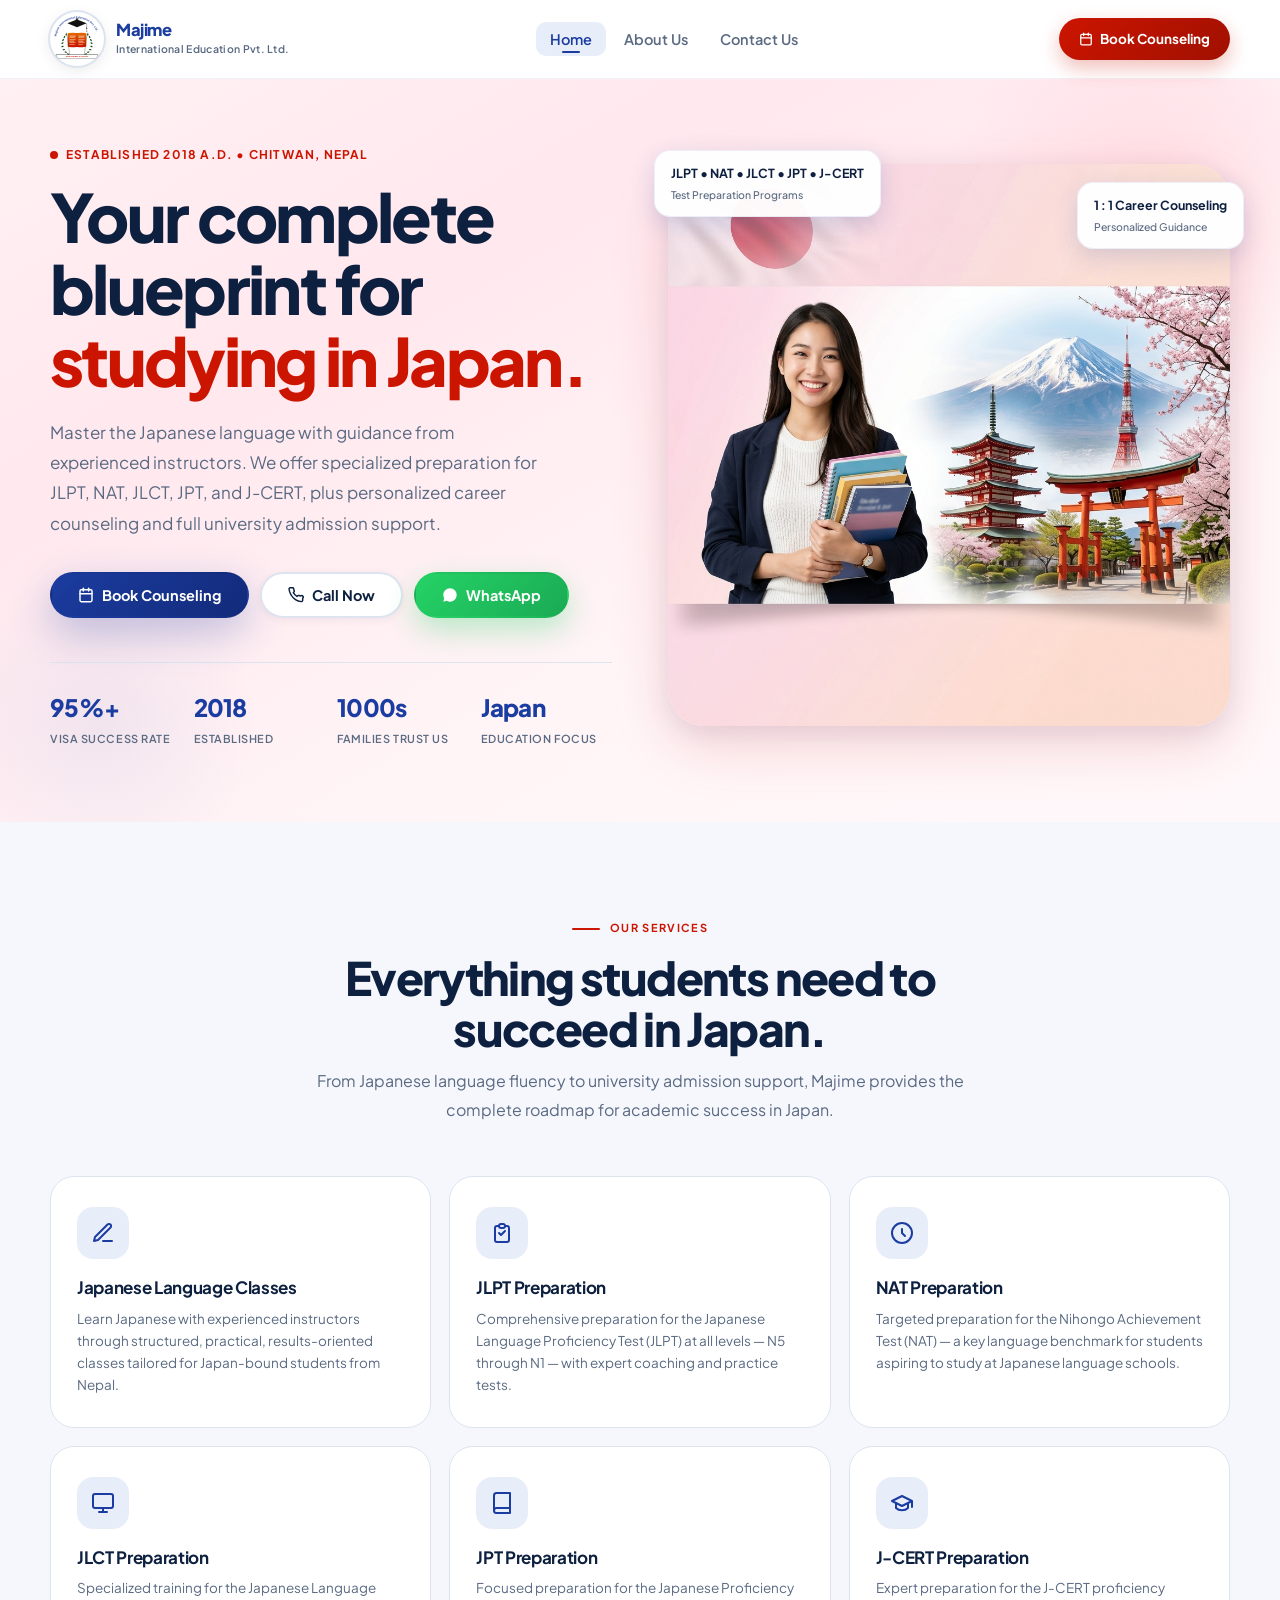
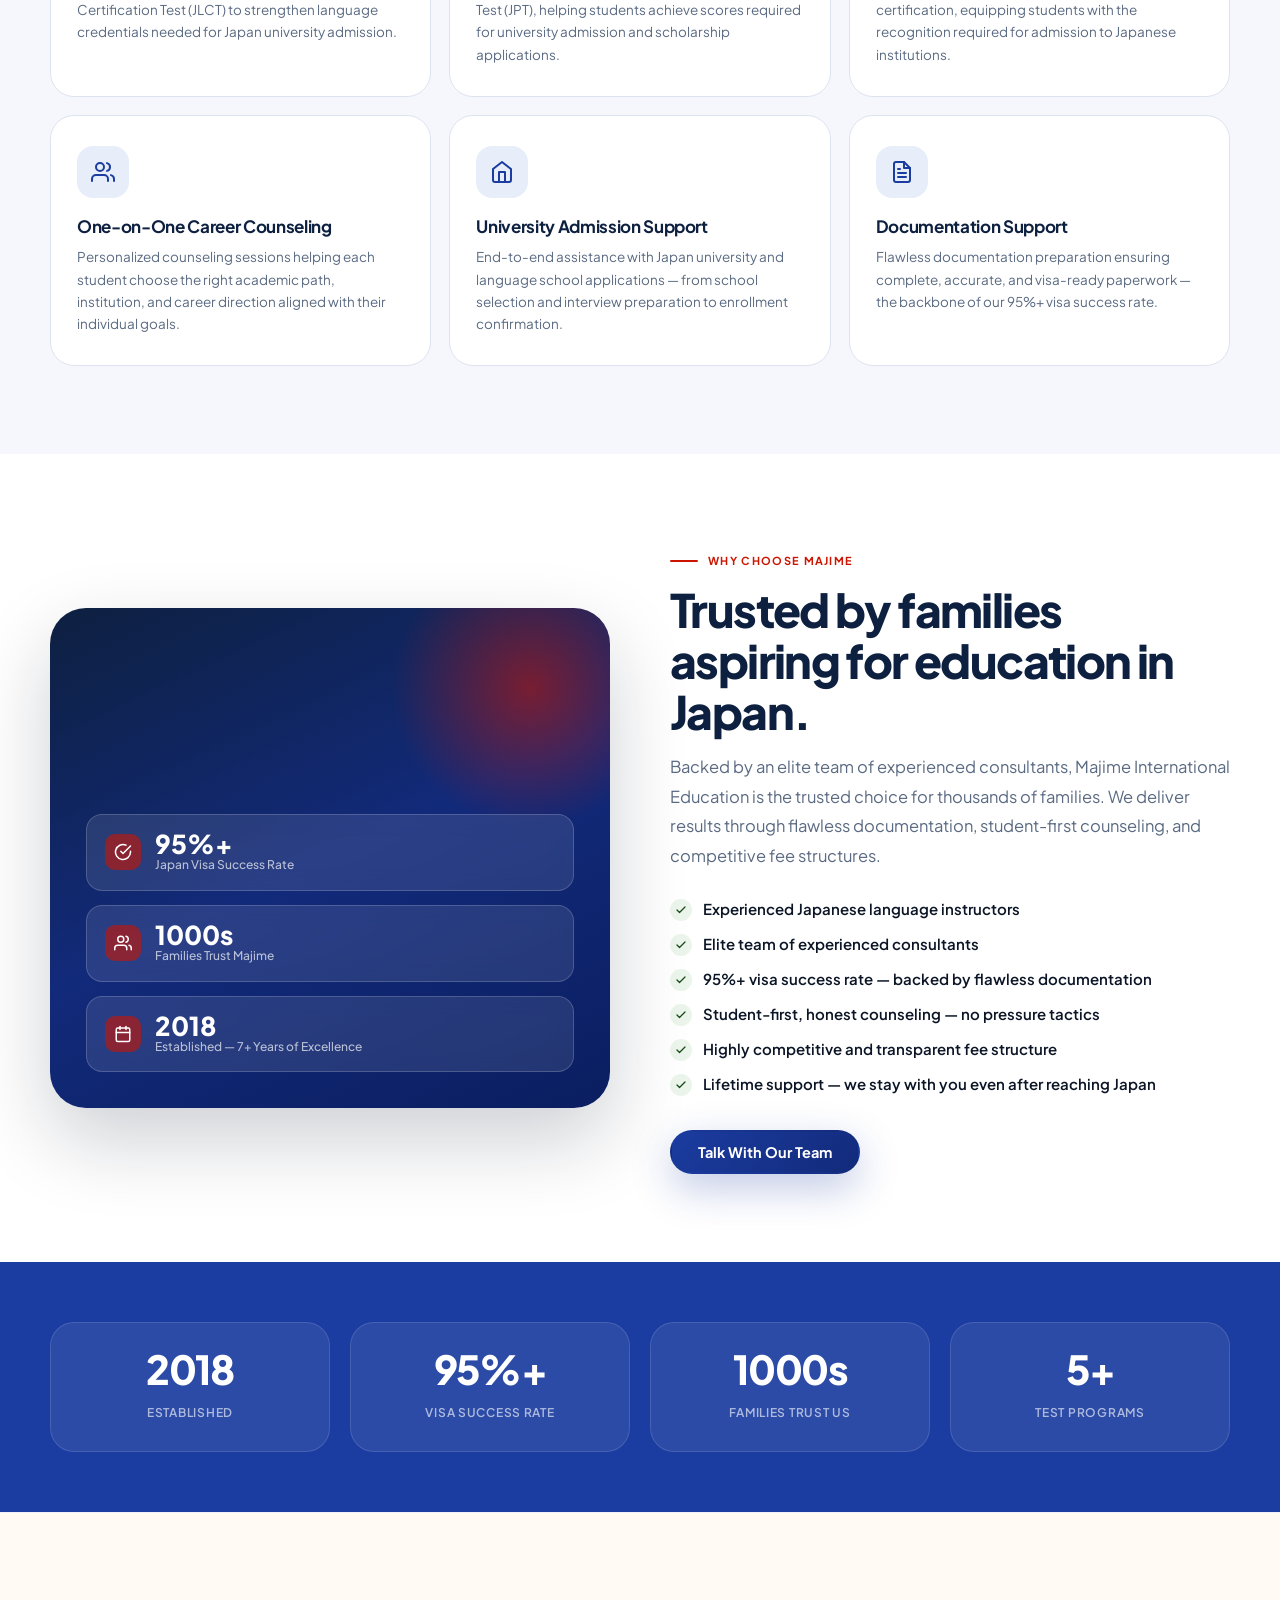
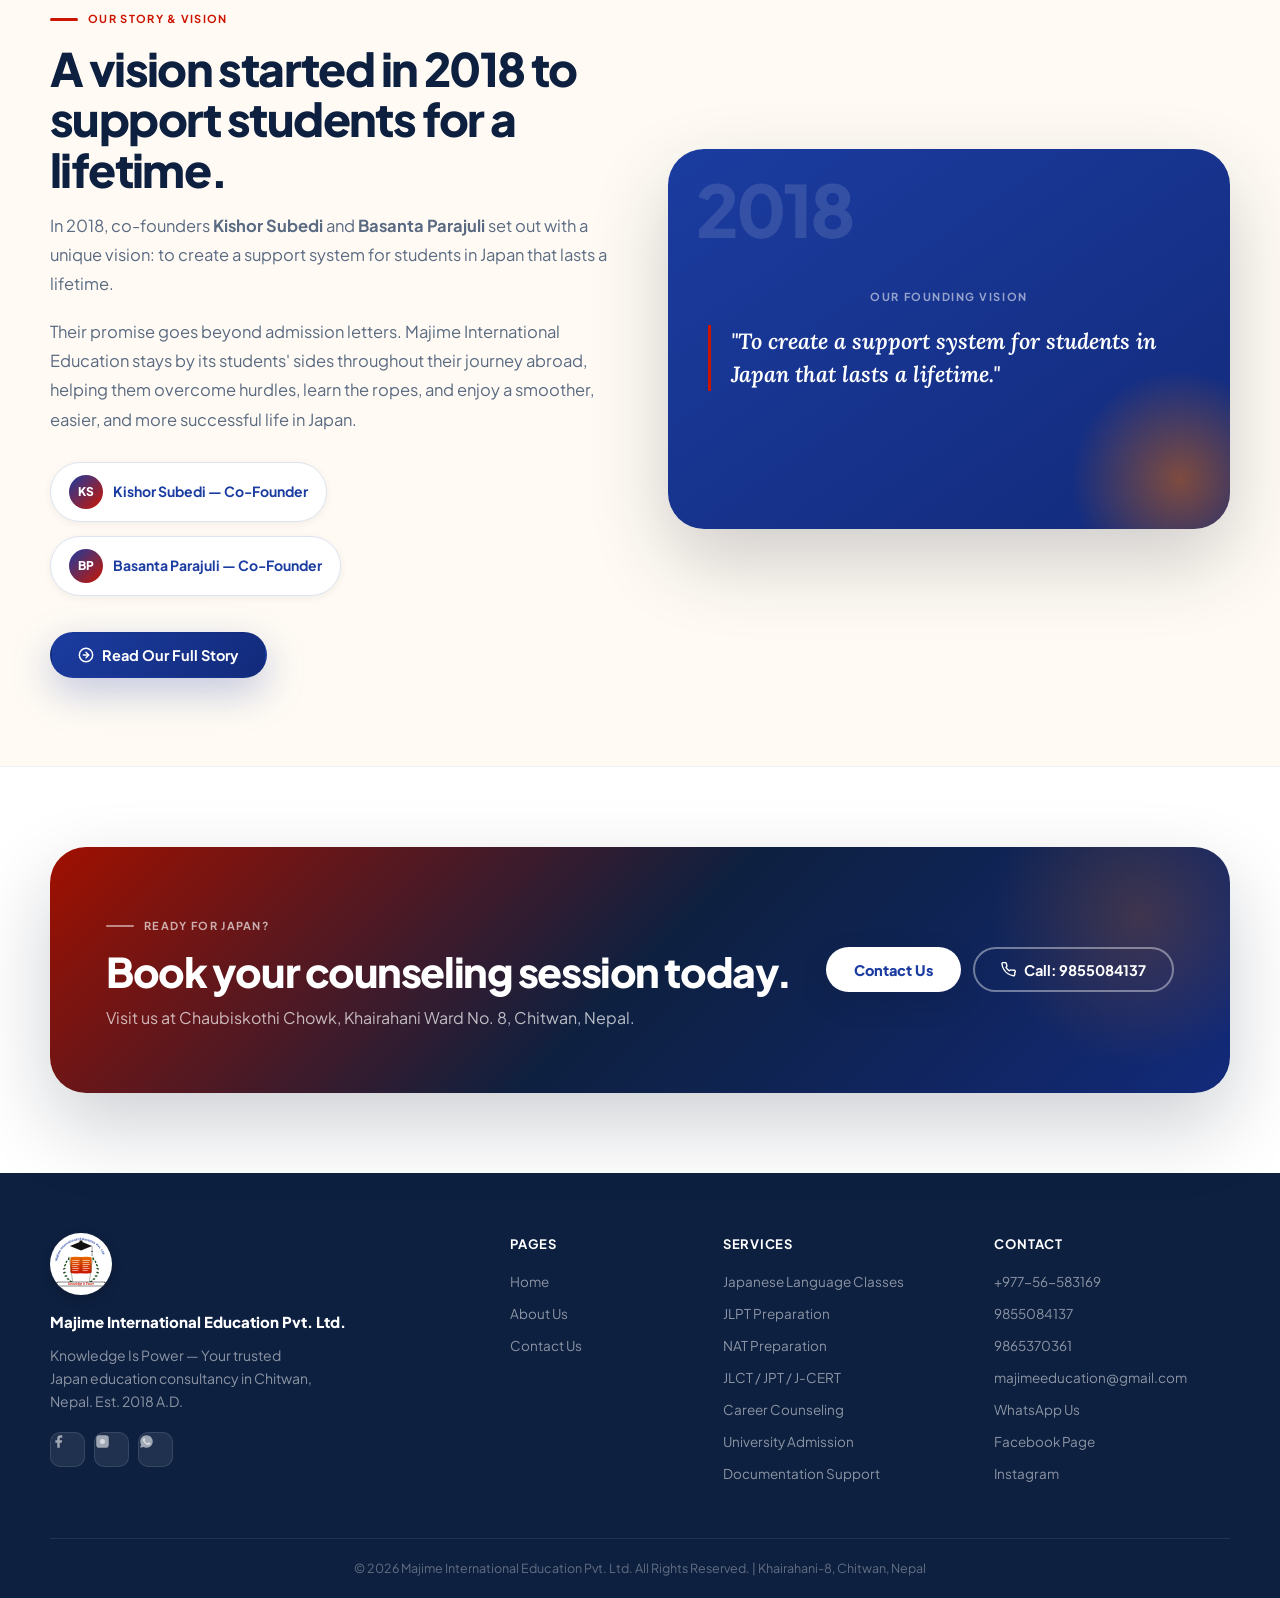
==== index.html @ d1c99963 "Initial Majime consultancy website" ====
<!DOCTYPE html>
<html lang="en">
<head>
  <meta charset="UTF-8" />
  <meta name="viewport" content="width=device-width, initial-scale=1.0" />
  <title>Majime International Education Pvt. Ltd. | Study in Japan from Chitwan</title>
  <meta name="description" content="Majime International Education Pvt. Ltd. — Nepal's trusted Japan education consultancy in Chitwan. Japanese language classes, JLPT, NAT, JLCT, JPT, J-CERT preparation, career counseling, and Japan university admission. Established 2018. 95%+ visa success rate." />
  <meta name="keywords" content="study in Japan Nepal, Japan education consultancy Chitwan, JLPT preparation Nepal, Japanese language classes, NAT JPT JLCT J-CERT preparation, Japan visa success, Majime International Education" />
  <link rel="stylesheet" href="css/style.css" />
</head>
<body>

<!-- ═══════════════════════════════
     HEADER
═══════════════════════════════ -->
<header class="site-header" id="site-header">
  <nav class="navbar container">

    <a href="index.html" class="brand" aria-label="Majime International Education – Home">
      <span class="brand-logo">
        <img src="assets/logo.svg" alt="Majime International Education Logo" width="54" height="54" />
      </span>
      <span class="brand-text">
        <strong>Majime</strong>
        <small>International Education Pvt. Ltd.</small>
      </span>
    </a>

    <button class="menu-toggle" id="menu-toggle" aria-label="Toggle navigation" aria-expanded="false">
      <span></span><span></span><span></span>
    </button>

    <ul class="nav-links" id="nav-links">
      <li><a class="active" href="index.html">Home</a></li>
      <li><a href="about.html">About Us</a></li>
      <li><a href="contact.html">Contact Us</a></li>
    </ul>

    <a class="nav-cta" href="contact.html">
      <!-- Calendar icon -->
      <svg width="14" height="14" viewBox="0 0 24 24" fill="none" stroke="currentColor" stroke-width="2.2" stroke-linecap="round" stroke-linejoin="round"><rect x="3" y="4" width="18" height="18" rx="2"/><line x1="16" y1="2" x2="16" y2="6"/><line x1="8" y1="2" x2="8" y2="6"/><line x1="3" y1="10" x2="21" y2="10"/></svg>
      Book Counseling
    </a>
  </nav>
</header>

<main>

<!-- ═══════════════════════════════
     HERO SECTION
═══════════════════════════════ -->
<section class="hero-section" aria-labelledby="hero-h1">
  <div class="container hero-grid">

    <!-- LEFT: Content -->
    <div class="hero-content">
      <div class="hero-eyebrow" role="text">
        <span class="hero-eyebrow-dot" aria-hidden="true"></span>
        <span class="hero-eyebrow-text">Established 2018 A.D. &bull; Chitwan, Nepal</span>
      </div>

      <h1 id="hero-h1">
        Your complete blueprint for <span>studying in Japan.</span>
      </h1>

      <p>
        Master the Japanese language with guidance from experienced instructors. We offer
        specialized preparation for JLPT, NAT, JLCT, JPT, and J-CERT, plus personalized
        career counseling and full university admission support.
      </p>

      <div class="hero-actions">
        <a class="btn btn-primary" href="contact.html" id="hero-book-btn">
          <svg width="16" height="16" viewBox="0 0 24 24" fill="none" stroke="currentColor" stroke-width="2.2" stroke-linecap="round" stroke-linejoin="round"><rect x="3" y="4" width="18" height="18" rx="2"/><line x1="16" y1="2" x2="16" y2="6"/><line x1="8" y1="2" x2="8" y2="6"/><line x1="3" y1="10" x2="21" y2="10"/></svg>
          Book Counseling
        </a>
        <a class="btn btn-phone" href="tel:+9779855084137" id="hero-call-btn">
          <svg width="16" height="16" viewBox="0 0 24 24" fill="none" stroke="currentColor" stroke-width="2.2" stroke-linecap="round" stroke-linejoin="round"><path d="M22 16.92v3a2 2 0 0 1-2.18 2 19.79 19.79 0 0 1-8.63-3.07A19.5 19.5 0 0 1 4.69 12 19.79 19.79 0 0 1 1.61 3.35 2 2 0 0 1 3.6 1h3a2 2 0 0 1 2 1.72c.127.96.361 1.903.7 2.81a2 2 0 0 1-.45 2.11L7.91 8.6a16 16 0 0 0 5.54 5.54l.96-.96a2 2 0 0 1 2.11-.45c.907.339 1.85.573 2.81.7A2 2 0 0 1 22 16.92z"/></svg>
          Call Now
        </a>
        <a class="btn btn-wa" href="https://wa.me/9779855084137" target="_blank" rel="noopener" id="hero-wa-btn">
          <!-- Real WhatsApp icon -->
          <svg width="16" height="16" viewBox="0 0 24 24" fill="currentColor"><path d="M17.472 14.382c-.297-.149-1.758-.867-2.03-.967-.273-.099-.471-.148-.67.15-.197.297-.767.966-.94 1.164-.173.199-.347.223-.644.075-.297-.15-1.255-.463-2.39-1.475-.883-.788-1.48-1.761-1.653-2.059-.173-.297-.018-.458.13-.606.134-.133.298-.347.446-.52.149-.174.198-.298.298-.497.099-.198.05-.371-.025-.52-.075-.149-.669-1.612-.916-2.207-.242-.579-.487-.5-.669-.51-.173-.008-.371-.01-.57-.01-.198 0-.52.074-.792.372-.272.297-1.04 1.016-1.04 2.479 0 1.462 1.065 2.875 1.213 3.074.149.198 2.096 3.2 5.077 4.487.709.306 1.262.489 1.694.625.712.227 1.36.195 1.871.118.571-.085 1.758-.719 2.006-1.413.248-.694.248-1.289.173-1.413-.074-.124-.272-.198-.57-.347z"/><path d="M12.004 2C6.477 2 2 6.477 2 12.004c0 1.767.461 3.427 1.268 4.87L2 22l5.259-1.382A9.949 9.949 0 0 0 12.004 22C17.527 22 22 17.523 22 12.004 22 6.478 17.527 2 12.004 2z"/></svg>
          WhatsApp
        </a>
      </div>

      <!-- Trust Stats -->
      <div class="trust-row" aria-label="Key statistics">
        <div class="trust-stat">
          <strong>95%+</strong>
          <span>Visa Success Rate</span>
        </div>
        <div class="trust-stat">
          <strong>2018</strong>
          <span>Established</span>
        </div>
        <div class="trust-stat">
          <strong>1000s</strong>
          <span>Families Trust Us</span>
        </div>
        <div class="trust-stat">
          <strong>Japan</strong>
          <span>Education Focus</span>
        </div>
      </div>
    </div><!-- /hero-content -->

    <!-- RIGHT: Image Visual -->
    <div class="hero-visual">
      <!-- Floating chips -->
      <div class="hero-chip chip-top-left" aria-hidden="true">
        <strong>JLPT &bull; NAT &bull; JLCT &bull; JPT &bull; J-CERT</strong>
        <small>Test Preparation Programs</small>
      </div>
      <div class="hero-chip chip-top-right" aria-hidden="true">
        <strong>1 : 1 Career Counseling</strong>
        <small>Personalized Guidance</small>
      </div>
      <!-- Main image -->
      <div class="hero-image-wrap">
        <img
          src="assets/hero-student.png"
          alt="Student studying for Japan education at a bright, modern desk with books and laptop"
          width="600" height="480"
          loading="eager"
        />
        <!-- Overlay badge -->
        <div class="hero-badge" aria-hidden="true">
          <div class="hero-badge-slogan">Knowledge Is Power</div>
          <h2>Study in Japan</h2>
          <p>Language &bull; Documentation &bull; Admission &bull; Lifetime Support</p>
        </div>
      </div>
    </div>

  </div>
</section><!-- /hero -->


<!-- ═══════════════════════════════
     SERVICES SECTION
═══════════════════════════════ -->
<section class="section services-section" aria-labelledby="svc-heading">
  <div class="container">
    <div class="section-header">
      <span class="eyebrow">Our Services</span>
      <h2 id="svc-heading">Everything students need to succeed in Japan.</h2>
      <p>From Japanese language fluency to university admission support, Majime provides the complete roadmap for academic success in Japan.</p>
    </div>

    <div class="services-grid">

      <article class="service-card">
        <div class="svc-icon"><svg viewBox="0 0 24 24"><path d="M12 20h9"/><path d="M16.5 3.5a2.121 2.121 0 0 1 3 3L7 19l-4 1 1-4L16.5 3.5z"/></svg></div>
        <h3>Japanese Language Classes</h3>
        <p>Learn Japanese with experienced instructors through structured, practical, results-oriented classes tailored for Japan-bound students from Nepal.</p>
      </article>

      <article class="service-card">
        <div class="svc-icon"><svg viewBox="0 0 24 24"><path d="M9 5H7a2 2 0 0 0-2 2v12a2 2 0 0 0 2 2h10a2 2 0 0 0 2-2V7a2 2 0 0 0-2-2h-2"/><rect x="9" y="3" width="6" height="4" rx="2"/><path d="m9 12 2 2 4-4"/></svg></div>
        <h3>JLPT Preparation</h3>
        <p>Comprehensive preparation for the Japanese Language Proficiency Test (JLPT) at all levels — N5 through N1 — with expert coaching and practice tests.</p>
      </article>

      <article class="service-card">
        <div class="svc-icon"><svg viewBox="0 0 24 24"><circle cx="12" cy="12" r="10"/><path d="M12 8v4l3 3"/></svg></div>
        <h3>NAT Preparation</h3>
        <p>Targeted preparation for the Nihongo Achievement Test (NAT) — a key language benchmark for students aspiring to study at Japanese language schools.</p>
      </article>

      <article class="service-card">
        <div class="svc-icon"><svg viewBox="0 0 24 24"><rect x="2" y="3" width="20" height="14" rx="2"/><path d="M8 21h8"/><path d="M12 17v4"/></svg></div>
        <h3>JLCT Preparation</h3>
        <p>Specialized training for the Japanese Language Certification Test (JLCT) to strengthen language credentials needed for Japan university admission.</p>
      </article>

      <article class="service-card">
        <div class="svc-icon"><svg viewBox="0 0 24 24"><path d="M4 19.5A2.5 2.5 0 0 1 6.5 17H20"/><path d="M6.5 2H20v20H6.5A2.5 2.5 0 0 1 4 19.5v-15A2.5 2.5 0 0 1 6.5 2z"/></svg></div>
        <h3>JPT Preparation</h3>
        <p>Focused preparation for the Japanese Proficiency Test (JPT), helping students achieve scores required for university admission and scholarship applications.</p>
      </article>

      <article class="service-card">
        <div class="svc-icon"><svg viewBox="0 0 24 24"><path d="M22 10v6M2 10l10-5 10 5-10 5z"/><path d="M6 12v5c3 3 9 3 12 0v-5"/></svg></div>
        <h3>J-CERT Preparation</h3>
        <p>Expert preparation for the J-CERT proficiency certification, equipping students with the recognition required for admission to Japanese institutions.</p>
      </article>

      <article class="service-card">
        <div class="svc-icon"><svg viewBox="0 0 24 24"><path d="M17 21v-2a4 4 0 0 0-4-4H5a4 4 0 0 0-4 4v2"/><circle cx="9" cy="7" r="4"/><path d="M23 21v-2a4 4 0 0 0-3-3.87"/><path d="M16 3.13a4 4 0 0 1 0 7.75"/></svg></div>
        <h3>One-on-One Career Counseling</h3>
        <p>Personalized counseling sessions helping each student choose the right academic path, institution, and career direction aligned with their individual goals.</p>
      </article>

      <article class="service-card">
        <div class="svc-icon"><svg viewBox="0 0 24 24"><path d="M3 9l9-7 9 7v11a2 2 0 0 1-2 2H5a2 2 0 0 1-2-2z"/><polyline points="9 22 9 12 15 12 15 22"/></svg></div>
        <h3>University Admission Support</h3>
        <p>End-to-end assistance with Japan university and language school applications — from school selection and interview preparation to enrollment confirmation.</p>
      </article>

      <article class="service-card">
        <div class="svc-icon"><svg viewBox="0 0 24 24"><path d="M14 2H6a2 2 0 0 0-2 2v16a2 2 0 0 0 2 2h12a2 2 0 0 0 2-2V8z"/><polyline points="14 2 14 8 20 8"/><line x1="16" y1="13" x2="8" y2="13"/><line x1="16" y1="17" x2="8" y2="17"/><polyline points="10 9 9 9 8 9"/></svg></div>
        <h3>Documentation Support</h3>
        <p>Flawless documentation preparation ensuring complete, accurate, and visa-ready paperwork — the backbone of our 95%+ visa success rate.</p>
      </article>

    </div>
  </div>
</section><!-- /services -->


<!-- ═══════════════════════════════
     WHY CHOOSE MAJIME
═══════════════════════════════ -->
<section class="section why-section" aria-labelledby="why-heading">
  <div class="container why-grid">

    <!-- Visual Panel -->
    <div class="why-visual" aria-hidden="true">
      <div class="why-stats-stack">
        <div class="why-chip">
          <div class="why-chip-icon">
            <svg viewBox="0 0 24 24"><path d="M22 11.08V12a10 10 0 1 1-5.93-9.14"/><polyline points="22 4 12 14.01 9 11.01"/></svg>
          </div>
          <div>
            <div class="why-chip-val">95%+</div>
            <div class="why-chip-label">Japan Visa Success Rate</div>
          </div>
        </div>
        <div class="why-chip">
          <div class="why-chip-icon">
            <svg viewBox="0 0 24 24"><path d="M17 21v-2a4 4 0 0 0-4-4H5a4 4 0 0 0-4 4v2"/><circle cx="9" cy="7" r="4"/><path d="M23 21v-2a4 4 0 0 0-3-3.87"/><path d="M16 3.13a4 4 0 0 1 0 7.75"/></svg>
          </div>
          <div>
            <div class="why-chip-val">1000s</div>
            <div class="why-chip-label">Families Trust Majime</div>
          </div>
        </div>
        <div class="why-chip">
          <div class="why-chip-icon">
            <svg viewBox="0 0 24 24"><rect x="3" y="4" width="18" height="18" rx="2"/><line x1="16" y1="2" x2="16" y2="6"/><line x1="8" y1="2" x2="8" y2="6"/><line x1="3" y1="10" x2="21" y2="10"/></svg>
          </div>
          <div>
            <div class="why-chip-val">2018</div>
            <div class="why-chip-label">Established — 7+ Years of Excellence</div>
          </div>
        </div>
      </div>
    </div>

    <!-- Content -->
    <div class="why-content">
      <span class="eyebrow">Why Choose Majime</span>
      <h2 id="why-heading">Trusted by families aspiring for education in Japan.</h2>
      <p>
        Backed by an elite team of experienced consultants, Majime International Education
        is the trusted choice for thousands of families. We deliver results through flawless
        documentation, student-first counseling, and competitive fee structures.
      </p>
      <ul class="check-list">
        <li><span class="chk"><svg viewBox="0 0 24 24"><polyline points="20 6 9 17 4 12"/></svg></span> Experienced Japanese language instructors</li>
        <li><span class="chk"><svg viewBox="0 0 24 24"><polyline points="20 6 9 17 4 12"/></svg></span> Elite team of experienced consultants</li>
        <li><span class="chk"><svg viewBox="0 0 24 24"><polyline points="20 6 9 17 4 12"/></svg></span> 95%+ visa success rate — backed by flawless documentation</li>
        <li><span class="chk"><svg viewBox="0 0 24 24"><polyline points="20 6 9 17 4 12"/></svg></span> Student-first, honest counseling — no pressure tactics</li>
        <li><span class="chk"><svg viewBox="0 0 24 24"><polyline points="20 6 9 17 4 12"/></svg></span> Highly competitive and transparent fee structure</li>
        <li><span class="chk"><svg viewBox="0 0 24 24"><polyline points="20 6 9 17 4 12"/></svg></span> Lifetime support — we stay with you even after reaching Japan</li>
      </ul>
      <a class="btn btn-primary" href="contact.html" id="why-cta-btn">Talk With Our Team</a>
    </div>

  </div>
</section><!-- /why -->


<!-- ═══════════════════════════════
     STATS BAND
═══════════════════════════════ -->
<section class="stats-band" aria-label="Key achievements">
  <div class="container stats-grid">
    <div class="stat-item"><strong>2018</strong><span>Established</span></div>
    <div class="stat-item"><strong>95%+</strong><span>Visa Success Rate</span></div>
    <div class="stat-item"><strong>1000s</strong><span>Families Trust Us</span></div>
    <div class="stat-item"><strong>5+</strong><span>Test Programs</span></div>
  </div>
</section>


<!-- ═══════════════════════════════
     FOUNDER VISION PREVIEW
═══════════════════════════════ -->
<section class="section founder-preview" aria-labelledby="founder-preview-heading">
  <div class="container founder-preview-grid">

    <!-- Text -->
    <div class="founder-preview-text">
      <span class="eyebrow">Our Story &amp; Vision</span>
      <h2 id="founder-preview-heading">A vision started in 2018 to support students for a lifetime.</h2>
      <p>
        In 2018, co-founders <strong>Kishor Subedi</strong> and <strong>Basanta Parajuli</strong>
        set out with a unique vision: to create a support system for students in Japan that
        lasts a lifetime.
      </p>
      <p>
        Their promise goes beyond admission letters. Majime International Education stays by
        its students' sides throughout their journey abroad, helping them overcome hurdles,
        learn the ropes, and enjoy a smoother, easier, and more successful life in Japan.
      </p>

      <div class="founders-chips">
        <div class="founder-chip">
          <span class="founder-avatar" aria-hidden="true">KS</span>
          Kishor Subedi — Co-Founder
        </div>
        <div class="founder-chip">
          <span class="founder-avatar" aria-hidden="true">BP</span>
          Basanta Parajuli — Co-Founder
        </div>
      </div>

      <a class="btn btn-primary" href="about.html" id="founder-read-more-btn">
        <svg width="16" height="16" viewBox="0 0 24 24" fill="none" stroke="currentColor" stroke-width="2.2" stroke-linecap="round" stroke-linejoin="round"><circle cx="12" cy="12" r="10"/><polyline points="12 8 16 12 12 16"/><line x1="8" y1="12" x2="16" y2="12"/></svg>
        Read Our Full Story
      </a>
    </div>

    <!-- Visual -->
    <div class="founder-visual" aria-hidden="true">
      <div class="founder-visual-year">2018</div>
      <div class="founder-visual-inner">
        <div class="founder-visual-label">Our Founding Vision</div>
        <blockquote class="founder-visual-quote">
          "To create a support system for students in Japan that lasts a lifetime."
        </blockquote>
      </div>
    </div>

  </div>
</section><!-- /founder-preview -->


<!-- ═══════════════════════════════
     CTA SECTION
═══════════════════════════════ -->
<section class="cta-section" aria-labelledby="cta-heading">
  <div class="container">
    <div class="cta-box">
      <div class="cta-box-text">
        <span class="eyebrow">Ready for Japan?</span>
        <h2 id="cta-heading">Book your counseling session today.</h2>
        <p>Visit us at Chaubiskothi Chowk, Khairahani Ward No. 8, Chitwan, Nepal.</p>
      </div>
      <div class="cta-box-btns">
        <a class="btn btn-light" href="contact.html" id="cta-contact-btn">Contact Us</a>
        <a class="btn btn-outline-white" href="tel:+9779855084137" id="cta-call-btn">
          <svg width="15" height="15" viewBox="0 0 24 24" fill="none" stroke="currentColor" stroke-width="2.2" stroke-linecap="round" stroke-linejoin="round"><path d="M22 16.92v3a2 2 0 0 1-2.18 2 19.79 19.79 0 0 1-8.63-3.07A19.5 19.5 0 0 1 4.69 12 19.79 19.79 0 0 1 1.61 3.35 2 2 0 0 1 3.6 1h3a2 2 0 0 1 2 1.72c.127.96.361 1.903.7 2.81a2 2 0 0 1-.45 2.11L7.91 8.6a16 16 0 0 0 5.54 5.54l.96-.96a2 2 0 0 1 2.11-.45c.907.339 1.85.573 2.81.7A2 2 0 0 1 22 16.92z"/></svg>
          Call: 9855084137
        </a>
      </div>
    </div>
  </div>
</section>


</main><!-- /main -->

<!-- ═══════════════════════════════
     FOOTER
═══════════════════════════════ -->
<footer class="site-footer" role="contentinfo">
  <div class="container footer-grid">

    <!-- Brand -->
    <div class="footer-col">
      <div class="footer-brand-logo">
        <img src="assets/logo.svg" alt="Majime International Education Logo" width="62" height="62" />
      </div>
      <strong style="color:#fff;font-size:15px;font-weight:800;display:block;">Majime International Education Pvt. Ltd.</strong>
      <p class="footer-tagline">Knowledge Is Power — Your trusted Japan education consultancy in Chitwan, Nepal. Est. 2018 A.D.</p>
      <div class="footer-social" aria-label="Social media">
        <!-- Facebook real icon -->
        <a class="footer-social-btn" href="https://www.facebook.com/share/1CsTVQ9NSQ/?mibextid=wwXIfr" target="_blank" rel="noopener" aria-label="Facebook">
          <svg viewBox="0 0 24 24"><path d="M18 2h-3a5 5 0 0 0-5 5v3H7v4h3v8h4v-8h3l1-4h-4V7a1 1 0 0 1 1-1h3z"/></svg>
        </a>
        <!-- Instagram real icon -->
        <a class="footer-social-btn" href="https://www.instagram.com/majimeint/" target="_blank" rel="noopener" aria-label="Instagram">
          <svg viewBox="0 0 24 24"><rect x="2" y="2" width="20" height="20" rx="5" ry="5"/><path d="M16 11.37A4 4 0 1 1 12.63 8 4 4 0 0 1 16 11.37z"/><line x1="17.5" y1="6.5" x2="17.51" y2="6.5"/></svg>
        </a>
        <!-- WhatsApp real icon -->
        <a class="footer-social-btn" href="https://wa.me/9779855084137" target="_blank" rel="noopener" aria-label="WhatsApp">
          <svg viewBox="0 0 24 24"><path d="M17.472 14.382c-.297-.149-1.758-.867-2.03-.967-.273-.099-.471-.148-.67.15-.197.297-.767.966-.94 1.164-.173.199-.347.223-.644.075-.297-.15-1.255-.463-2.39-1.475-.883-.788-1.48-1.761-1.653-2.059-.173-.297-.018-.458.13-.606.134-.133.298-.347.446-.52.149-.174.198-.298.298-.497.099-.198.05-.371-.025-.52-.075-.149-.669-1.612-.916-2.207-.242-.579-.487-.5-.669-.51-.173-.008-.371-.01-.57-.01-.198 0-.52.074-.792.372-.272.297-1.04 1.016-1.04 2.479 0 1.462 1.065 2.875 1.213 3.074.149.198 2.096 3.2 5.077 4.487.709.306 1.262.489 1.694.625.712.227 1.36.195 1.871.118.571-.085 1.758-.719 2.006-1.413.248-.694.248-1.289.173-1.413-.074-.124-.272-.198-.57-.347z"/><path d="M12.004 2C6.477 2 2 6.477 2 12.004c0 1.767.461 3.427 1.268 4.87L2 22l5.259-1.382A9.949 9.949 0 0 0 12.004 22C17.527 22 22 17.523 22 12.004 22 6.478 17.527 2 12.004 2z"/></svg>
        </a>
      </div>
    </div>

    <!-- Pages -->
    <div class="footer-col">
      <h4>Pages</h4>
      <a href="index.html">Home</a>
      <a href="about.html">About Us</a>
      <a href="contact.html">Contact Us</a>
    </div>

    <!-- Services -->
    <div class="footer-col">
      <h4>Services</h4>
      <a href="contact.html">Japanese Language Classes</a>
      <a href="contact.html">JLPT Preparation</a>
      <a href="contact.html">NAT Preparation</a>
      <a href="contact.html">JLCT / JPT / J-CERT</a>
      <a href="contact.html">Career Counseling</a>
      <a href="contact.html">University Admission</a>
      <a href="contact.html">Documentation Support</a>
    </div>

    <!-- Contact -->
    <div class="footer-col">
      <h4>Contact</h4>
      <a href="tel:+97756583169">+977-56-583169</a>
      <a href="tel:+9779855084137">9855084137</a>
      <a href="tel:+9779865370361">9865370361</a>
      <a href="mailto:majimeeducation@gmail.com">majimeeducation@gmail.com</a>
      <a href="https://wa.me/9779855084137" target="_blank" rel="noopener">WhatsApp Us</a>
      <a href="https://www.facebook.com/share/1CsTVQ9NSQ/?mibextid=wwXIfr" target="_blank" rel="noopener">Facebook Page</a>
      <a href="https://www.instagram.com/majimeint/" target="_blank" rel="noopener">Instagram</a>
    </div>

  </div>

  <div class="footer-bottom">
    <p>&copy; <span id="year"></span> Majime International Education Pvt. Ltd. All Rights Reserved. | Khairahani-8, Chitwan, Nepal</p>
  </div>
</footer>

<script src="js/script.js"></script>
</body>
</html>
---- css/style.css ----
/* ============================================================
   MAJIME INTERNATIONAL EDUCATION PVT. LTD.
   style.css — Brand-accurate redesign, v3.0
   Brand colors extracted from official logo:
     Blue  #1B3CA0  (company name arc)
     Red   #CC1500  (slogan ribbon)
     Orange #E86A00 (book cover)
     Green #1A4A1A  (laurel wreath)
   ============================================================ */

@import url('https://fonts.googleapis.com/css2?family=Plus+Jakarta+Sans:wght@400;500;600;700;800;900&family=Lora:ital,wght@0,600;0,700;1,600&display=swap');

/* ── CSS CUSTOM PROPERTIES ── */
:root {
  /* Logo-extracted brand colors */
  --blue:        #1B3CA0;   /* Logo name arc blue */
  --blue-dark:   #122A7A;   /* Darker blue for hover/depth */
  --blue-mid:    #2248B8;   /* Slightly lighter for gradients */
  --blue-soft:   #E8EEF9;   /* Very light blue tint */
  --red:         #CC1500;   /* Logo ribbon red */
  --red-dark:    #A01000;   /* Darker red */
  --red-light:   #FFF0EE;   /* Very light red tint */
  --orange:      #E86A00;   /* Logo book orange */
  --orange-light:#FFF3E8;   /* Light orange tint */
  --green:       #1A4A1A;   /* Logo laurel green */
  --green-light: #EBF5EB;   /* Light green tint */

  /* Neutrals */
  --dark:        #0B1526;
  --navy:        #0E2040;
  --muted:       #5A6A82;
  --muted-light: #8898AC;
  --line:        #DDE4F0;
  --line-soft:   #EEF1F7;
  --off-white:   #F5F7FC;
  --cream:       #FFFBF4;
  --white:       #FFFFFF;

  /* Shadows */
  --shadow-xs:  0 2px  8px rgba(11, 21, 38, 0.06);
  --shadow-sm:  0 4px 16px rgba(11, 21, 38, 0.09);
  --shadow-md:  0 10px 30px rgba(11, 21, 38, 0.12);
  --shadow-lg:  0 20px 56px rgba(11, 21, 38, 0.16);
  --shadow-xl:  0 32px 80px rgba(11, 21, 38, 0.2);
  --shadow-blue:0 14px 40px rgba(27, 60, 160, 0.28);
  --shadow-red: 0 12px 32px rgba(204, 21, 0, 0.26);

  /* Border radius */
  --r-xs:  6px;
  --r-sm:  10px;
  --r-md:  16px;
  --r-lg:  24px;
  --r-xl:  36px;
  --r-2xl: 48px;
  --r-pill:999px;

  /* Transitions */
  --ease:    cubic-bezier(0.4, 0, 0.2, 1);
  --ease-in: cubic-bezier(0.4, 0, 1, 1);

  /* Section spacing */
  --section-py: 88px;
}

/* ── RESET & BASE ── */
*, *::before, *::after { margin:0; padding:0; box-sizing:border-box; }
html { scroll-behavior:smooth; -webkit-text-size-adjust:100%; }
body {
  font-family:'Plus Jakarta Sans', Arial, sans-serif;
  color: var(--dark);
  background: var(--white);
  line-height: 1.7;
  -webkit-font-smoothing: antialiased;
  -moz-osx-font-smoothing: grayscale;
}
a { color:inherit; text-decoration:none; }
img { max-width:100%; display:block; }
ul, ol { list-style:none; }
button { font-family:inherit; }

/* ── LAYOUT ── */
.container {
  width: min(1180px, calc(100% - 40px));
  margin: 0 auto;
}
.section { padding: var(--section-py) 0; }

/* ── TYPOGRAPHY ── */
h1 { font-size:clamp(38px,5.2vw,68px); font-weight:900; line-height:1.08; letter-spacing:-0.04em; color:var(--navy); }
h2 { font-size:clamp(28px,3.6vw,48px); font-weight:800; line-height:1.1;  letter-spacing:-0.035em; color:var(--navy); }
h3 { font-size:clamp(18px,2vw,22px);   font-weight:700; line-height:1.25; letter-spacing:-0.02em; color:var(--navy); }
h4 { font-size:15px; font-weight:700; letter-spacing:0.02em; color:var(--navy); }
p  { color:var(--muted); font-size:16px; line-height:1.78; }

.eyebrow {
  display:inline-flex; align-items:center; gap:10px;
  color:var(--red); font-weight:700; font-size:11px;
  letter-spacing:0.12em; text-transform:uppercase; margin-bottom:14px;
}
.eyebrow::before {
  content:""; display:block; width:28px; height:2.5px;
  background:var(--red); border-radius:10px; flex-shrink:0;
}

/* ── BUTTONS ── */
.btn {
  display:inline-flex; align-items:center; justify-content:center; gap:8px;
  border-radius:var(--r-pill); padding:13px 26px;
  font-size:14.5px; font-weight:700; font-family:inherit;
  transition:all 0.28s var(--ease); cursor:pointer;
  border:2px solid transparent; white-space:nowrap; line-height:1;
}
/* Primary – Blue */
.btn-primary {
  color:var(--white);
  background:linear-gradient(135deg,var(--blue),var(--blue-dark));
  box-shadow:var(--shadow-blue);
}
.btn-primary:hover { transform:translateY(-3px); box-shadow:0 20px 48px rgba(27,60,160,0.38); background:linear-gradient(135deg,var(--blue-mid),var(--blue)); }
/* Red accent */
.btn-red {
  color:var(--white);
  background:linear-gradient(135deg,var(--red),var(--red-dark));
  box-shadow:var(--shadow-red);
}
.btn-red:hover { transform:translateY(-3px); box-shadow:0 20px 44px rgba(204,21,0,0.36); }
/* Outline */
.btn-outline { color:var(--blue); background:transparent; border-color:var(--line); }
.btn-outline:hover { border-color:var(--blue); background:var(--blue-soft); transform:translateY(-3px); }
/* Light */
.btn-light { background:var(--white); color:var(--blue); font-weight:800; box-shadow:var(--shadow-md); }
.btn-light:hover { transform:translateY(-3px); box-shadow:var(--shadow-lg); }
/* WhatsApp green */
.btn-wa {
  color:var(--white);
  background:linear-gradient(135deg,#25D366,#1aaa54);
  box-shadow:0 12px 30px rgba(37,211,102,0.32);
}
.btn-wa:hover { transform:translateY(-3px); box-shadow:0 20px 40px rgba(37,211,102,0.42); }
/* Phone */
.btn-phone { color:var(--navy); background:var(--white); border-color:var(--line); box-shadow:var(--shadow-xs); }
.btn-phone:hover { border-color:var(--blue); transform:translateY(-3px); box-shadow:var(--shadow-sm); }
/* Outline white (on dark bg) */
.btn-outline-white { color:var(--white); background:transparent; border-color:rgba(255,255,255,0.4); }
.btn-outline-white:hover { background:rgba(255,255,255,0.12); border-color:rgba(255,255,255,0.75); transform:translateY(-3px); }

/* ── HEADER / NAV ── */
.site-header {
  position:sticky; top:0; z-index:1000;
  background:rgba(255,255,255,0.95);
  backdrop-filter:blur(20px); -webkit-backdrop-filter:blur(20px);
  border-bottom:1px solid var(--line-soft);
  transition:box-shadow 0.3s var(--ease);
}
.site-header.scrolled { box-shadow:var(--shadow-md); }

.navbar {
  height:78px; display:flex; align-items:center;
  justify-content:space-between; gap:20px;
}

/* Logo area */
.brand { display:flex; align-items:center; gap:12px; flex-shrink:0; }
.brand-logo {
  width:54px; height:54px; border-radius:50%; overflow:hidden;
  background:var(--white);
  box-shadow:0 0 0 2px var(--line), var(--shadow-sm);
  flex-shrink:0;
}
.brand-logo img { width:100%; height:100%; object-fit:contain; }
.brand-text { display:flex; flex-direction:column; }
.brand-text strong {
  display:block; color:var(--blue); font-size:16.5px; font-weight:900;
  line-height:1.1; letter-spacing:-0.025em;
}
.brand-text small {
  display:block; color:var(--muted); font-size:10.5px;
  font-weight:600; letter-spacing:0.03em; margin-top:1px;
}

/* Nav links */
.nav-links { display:flex; align-items:center; gap:4px; }
.nav-links a {
  position:relative; padding:8px 14px; font-weight:600; font-size:14.5px;
  color:var(--muted); border-radius:var(--r-sm); transition:all 0.22s var(--ease);
}
.nav-links a::after {
  content:""; position:absolute; bottom:3px; left:50%;
  transform:translateX(-50%) scaleX(0); width:18px; height:2px;
  background:var(--blue); border-radius:10px; transition:transform 0.22s var(--ease);
}
.nav-links a:hover, .nav-links a.active { color:var(--blue); background:var(--blue-soft); }
.nav-links a:hover::after, .nav-links a.active::after { transform:translateX(-50%) scaleX(1); }

/* Nav CTA */
.nav-cta {
  display:inline-flex; align-items:center; gap:7px;
  border-radius:var(--r-pill); padding:10px 20px;
  font-size:13.5px; font-weight:700; font-family:inherit;
  cursor:pointer; border:none; color:var(--white);
  background:linear-gradient(135deg,var(--red),var(--red-dark));
  box-shadow:0 8px 20px rgba(204,21,0,0.28);
  transition:all 0.28s var(--ease); flex-shrink:0;
}
.nav-cta:hover { transform:translateY(-2px); box-shadow:0 14px 32px rgba(204,21,0,0.38); }

/* Hamburger */
.menu-toggle {
  display:none; width:42px; height:42px; background:var(--off-white);
  border:1.5px solid var(--line); border-radius:var(--r-sm); cursor:pointer;
  flex-direction:column; align-items:center; justify-content:center; gap:5px;
  transition:all 0.22s var(--ease);
}
.menu-toggle:hover { background:var(--blue-soft); border-color:var(--blue); }
.menu-toggle span {
  display:block; height:2px; width:20px; background:var(--navy);
  border-radius:10px; transition:all 0.28s var(--ease); transform-origin:center;
}
.menu-toggle.open span:nth-child(1) { transform:translateY(7px) rotate(45deg); }
.menu-toggle.open span:nth-child(2) { opacity:0; transform:scaleX(0); }
.menu-toggle.open span:nth-child(3) { transform:translateY(-7px) rotate(-45deg); }

/* ══════════════════════════════════════════
   HERO SECTION
══════════════════════════════════════════ */
.hero-section {
  position:relative; overflow:hidden;
  padding:60px 0 72px;
  background:linear-gradient(150deg, #FFF0F3 0%, #FFE8EE 30%, #FFF5F7 65%, #FFF8FA 100%);
}
/* Cherry blossom pink glow top-right */
.hero-section::before {
  content:""; position:absolute; top:-80px; right:-80px;
  width:420px; height:420px; border-radius:50%;
  background:radial-gradient(circle, rgba(255,182,193,0.35) 0%, transparent 70%);
  pointer-events:none;
}
/* Soft blue glow bottom-left */
.hero-section::after {
  content:""; position:absolute; bottom:-60px; left:-60px;
  width:320px; height:320px; border-radius:50%;
  background:radial-gradient(circle, rgba(27,60,160,0.06) 0%, transparent 70%);
  pointer-events:none;
}

.hero-grid {
  display:grid; grid-template-columns:1fr 1fr;
  align-items:center; gap:56px; position:relative; z-index:1;
}

/* Hero content */
.hero-eyebrow { display:inline-flex; align-items:center; gap:8px; margin-bottom:16px; }
.hero-eyebrow-dot {
  width:8px; height:8px; border-radius:50%; background:var(--red);
  animation:pulse-dot 2.2s infinite;
}
@keyframes pulse-dot { 0%,100%{opacity:1;transform:scale(1);} 50%{opacity:0.45;transform:scale(0.8);} }
.hero-eyebrow-text { font-size:12px; font-weight:700; letter-spacing:0.1em; text-transform:uppercase; color:var(--red); }

.hero-content h1 { margin-bottom:20px; max-width:680px; }
.hero-content h1 span { color:var(--red); }
.hero-content > p { font-size:17px; max-width:500px; margin-bottom:34px; }

.hero-actions { display:flex; flex-wrap:wrap; gap:11px; margin-bottom:44px; }

/* Trust stats */
.trust-row {
  display:grid; grid-template-columns:repeat(4,1fr); gap:12px;
  padding-top:32px; border-top:1px solid var(--line);
}
.trust-stat strong {
  display:block; font-size:24px; font-weight:900; color:var(--blue);
  line-height:1; margin-bottom:4px; letter-spacing:-0.03em;
}
.trust-stat span { font-size:11px; font-weight:600; color:var(--muted); text-transform:uppercase; letter-spacing:0.05em; }

/* Hero visual (right panel) */
.hero-visual { position:relative; }
.hero-image-wrap {
  border-radius:var(--r-xl); overflow:hidden; position:relative;
  box-shadow:0 20px 60px rgba(204,21,0,0.14), 0 8px 24px rgba(27,60,160,0.1);
  background:linear-gradient(135deg,#FFE8EE,#FFF0F3);
}
/* No dark overlay — show the banner image naturally */
.hero-image-wrap::after { display:none; }
.hero-image-wrap img {
  width:100%; height:auto;
  object-fit:contain; object-position:center;
  display:block;
}

/* Hero badge — shown below image on mobile, hidden on desktop (image has own branding) */
.hero-badge { display:none; }

/* Floating accent chips */
.hero-chip {
  position:absolute; background:rgba(255,255,255,0.96); border-radius:var(--r-md);
  padding:12px 16px; box-shadow:0 8px 24px rgba(27,60,160,0.16);
  z-index:2; border:1px solid rgba(27,60,160,0.08);
}
.hero-chip strong, .hero-chip small { display:block; }
.hero-chip strong { font-size:12.5px; color:var(--navy); font-weight:700; margin-bottom:2px; }
.hero-chip small  { font-size:10.5px; color:var(--muted); font-weight:500; }
.chip-top-left  { top:-14px; left:-14px; }
.chip-top-right { top:18px; right:-14px; }

/* ══════════════════════════════════════════
   SERVICES SECTION
══════════════════════════════════════════ */
.services-section { background:var(--off-white); }
.section-header { text-align:center; max-width:660px; margin:0 auto 52px; }
.section-header h2 { margin-bottom:14px; }

.services-grid {
  display:grid; grid-template-columns:repeat(3,1fr); gap:18px;
}
.service-card {
  background:var(--white); border:1.5px solid var(--line);
  border-radius:var(--r-lg); padding:30px 26px;
  transition:all 0.3s var(--ease); position:relative; overflow:hidden;
}
.service-card::after {
  content:""; position:absolute; top:0; left:0; right:0; height:3px;
  background:linear-gradient(90deg,var(--blue),var(--red));
  transform:scaleX(0); transform-origin:left; transition:transform 0.3s var(--ease);
}
.service-card:hover { transform:translateY(-6px); border-color:rgba(27,60,160,0.2); box-shadow:var(--shadow-lg); }
.service-card:hover::after { transform:scaleX(1); }

.svc-icon {
  width:52px; height:52px; border-radius:var(--r-md);
  background:var(--blue-soft); display:grid; place-items:center; margin-bottom:18px;
  transition:all 0.3s var(--ease);
}
.service-card:hover .svc-icon { background:var(--blue); }
.service-card:hover .svc-icon svg { stroke:var(--white); }
.svc-icon svg {
  width:24px; height:24px; stroke:var(--blue); fill:none;
  stroke-width:2; stroke-linecap:round; stroke-linejoin:round;
  transition:stroke 0.3s var(--ease);
}
.service-card h3 { font-size:17px; margin-bottom:9px; }
.service-card p  { font-size:13.5px; line-height:1.65; }

/* ══════════════════════════════════════════
   WHY CHOOSE US
══════════════════════════════════════════ */
.why-section { background:var(--white); }
.why-grid {
  display:grid; grid-template-columns:1fr 1fr;
  align-items:center; gap:60px;
}
/* Left visual panel */
.why-visual {
  border-radius:var(--r-xl); overflow:hidden; position:relative;
  background:linear-gradient(155deg,var(--navy) 0%,var(--blue-dark) 50%,#0A1E60 100%);
  min-height:500px; box-shadow:var(--shadow-xl);
}
.why-visual::before {
  content:""; position:absolute; top:-60px; right:-60px; width:280px; height:280px;
  border-radius:50%; background:radial-gradient(circle, rgba(204,21,0,0.55) 0%, transparent 70%);
}
.why-stats-stack {
  position:absolute; inset:0; display:flex; flex-direction:column;
  justify-content:flex-end; padding:36px; gap:14px;
}
.why-chip {
  background:rgba(255,255,255,0.1); backdrop-filter:blur(10px);
  border:1px solid rgba(255,255,255,0.18); border-radius:var(--r-md);
  padding:16px 18px; display:flex; align-items:center; gap:14px;
}
.why-chip-icon {
  width:36px; height:36px; border-radius:var(--r-sm);
  background:rgba(204,21,0,0.6); display:grid; place-items:center; flex-shrink:0;
}
.why-chip-icon svg { width:18px; height:18px; stroke:var(--white); fill:none; stroke-width:2; stroke-linecap:round; stroke-linejoin:round; }
.why-chip-val   { font-size:26px; font-weight:900; color:var(--white); line-height:1; }
.why-chip-label { font-size:12px; font-weight:500; color:rgba(255,255,255,0.68); line-height:1.4; }

/* Right content */
.why-content h2 { margin-bottom:16px; }
.why-content > p { margin-bottom:28px; font-size:16.5px; }

.check-list { display:grid; gap:12px; margin-bottom:34px; }
.check-list li {
  display:flex; align-items:flex-start; gap:11px;
  font-size:15px; font-weight:600; color:var(--dark); line-height:1.5;
}
.chk {
  width:22px; height:22px; border-radius:50%;
  background:var(--green-light); display:grid; place-items:center; flex-shrink:0; margin-top:1px;
}
.chk svg { width:12px; height:12px; stroke:var(--green); fill:none; stroke-width:2.5; stroke-linecap:round; stroke-linejoin:round; }

/* ══════════════════════════════════════════
   STATS BAND
══════════════════════════════════════════ */
.stats-band { background:var(--blue); padding:60px 0; }
.stats-grid  { display:grid; grid-template-columns:repeat(4,1fr); gap:20px; }
.stat-item {
  text-align:center; padding:26px 18px; border-radius:var(--r-lg);
  background:rgba(255,255,255,0.08); border:1px solid rgba(255,255,255,0.12);
  transition:all 0.3s var(--ease);
}
.stat-item:hover { background:rgba(255,255,255,0.14); transform:translateY(-4px); }
.stat-item strong { display:block; font-size:40px; font-weight:900; color:var(--white); line-height:1; margin-bottom:8px; letter-spacing:-0.04em; }
.stat-item span   { font-size:12px; font-weight:600; color:rgba(255,255,255,0.62); text-transform:uppercase; letter-spacing:0.06em; }

/* ══════════════════════════════════════════
   FOUNDER VISION PREVIEW (Home page)
══════════════════════════════════════════ */
.founder-preview {
  background:var(--cream);
  border-top:1px solid var(--line-soft);
  border-bottom:1px solid var(--line-soft);
}
.founder-preview-grid {
  display:grid; grid-template-columns:1fr 1fr; gap:56px; align-items:center;
}
.founder-preview-text h2 { margin-bottom:16px; }
.founder-preview-text p  { margin-bottom:18px; font-size:16.5px; }

.founders-chips { display:flex; gap:14px; flex-wrap:wrap; margin:28px 0 36px; }
.founder-chip {
  display:flex; align-items:center; gap:10px;
  padding:12px 18px; background:var(--white); border:1.5px solid var(--line);
  border-radius:var(--r-pill); font-size:14px; font-weight:700; color:var(--blue);
  box-shadow:var(--shadow-xs);
}
.founder-avatar {
  width:34px; height:34px; border-radius:50%; flex-shrink:0;
  background:linear-gradient(135deg,var(--blue),var(--red));
  display:grid; place-items:center; color:var(--white);
  font-size:12px; font-weight:900; letter-spacing:-0.02em;
}

/* Decorative right side */
.founder-visual {
  border-radius:var(--r-xl); overflow:hidden; position:relative;
  background:linear-gradient(145deg, var(--blue) 0%, var(--blue-dark) 100%);
  min-height:380px; box-shadow:var(--shadow-xl);
}
.founder-visual::before {
  content:""; position:absolute; bottom:-60px; right:-60px;
  width:220px; height:220px; border-radius:50%;
  background:radial-gradient(circle, rgba(232,106,0,0.5) 0%, transparent 70%);
}
.founder-visual-inner {
  position:absolute; inset:0; display:flex; flex-direction:column;
  justify-content:center; align-items:center; padding:40px; text-align:center;
}
.founder-visual-year {
  font-size:72px; font-weight:900; color:rgba(255,255,255,0.12); line-height:1;
  letter-spacing:-0.04em; position:absolute; top:24px; left:28px;
}
.founder-visual-label {
  font-size:11px; font-weight:700; letter-spacing:0.14em; text-transform:uppercase;
  color:rgba(255,255,255,0.55); margin-bottom:18px; position:relative;
}
.founder-visual-quote {
  font-family:'Lora', serif; font-style:italic; font-size:22px; font-weight:600;
  color:var(--white); line-height:1.5; text-align:center; position:relative;
  border-left:3px solid var(--red); padding-left:20px; text-align:left;
}

/* ══════════════════════════════════════════
   CTA SECTION
══════════════════════════════════════════ */
.cta-section { padding:80px 0; }
.cta-box {
  border-radius:var(--r-xl);
  background:linear-gradient(135deg, var(--red-dark) 0%, var(--navy) 50%, var(--blue-dark) 100%);
  padding:60px 56px; display:flex; align-items:center; justify-content:space-between;
  gap:32px; position:relative; overflow:hidden; box-shadow:var(--shadow-xl);
}
.cta-box::before {
  content:""; position:absolute; top:-80px; right:-60px;
  width:300px; height:300px; border-radius:50%;
  background:radial-gradient(circle,rgba(232,106,0,0.22) 0%,transparent 70%);
  pointer-events:none;
}
.cta-box-text .eyebrow { color:rgba(255,255,255,0.65); }
.cta-box-text .eyebrow::before { background:rgba(255,255,255,0.5); }
.cta-box-text h2 { color:var(--white); font-size:clamp(26px,3.2vw,44px); margin-bottom:10px; }
.cta-box-text p  { color:rgba(255,255,255,0.7); }
.cta-box-btns { display:flex; gap:12px; flex-shrink:0; position:relative; z-index:1; }

/* ══════════════════════════════════════════
   PAGE HERO (About / Contact)
══════════════════════════════════════════ */
.page-hero {
  padding:72px 0 64px;
  background:linear-gradient(160deg, var(--cream) 0%, var(--off-white) 65%, var(--white) 100%);
  position:relative; overflow:hidden;
}
.page-hero::before {
  content:""; position:absolute; top:-80px; right:-80px;
  width:380px; height:380px; border-radius:50%;
  background:radial-gradient(circle,rgba(27,60,160,0.07) 0%,transparent 70%);
}
.page-hero-inner { max-width:760px; }
.page-hero h1   { margin-bottom:18px; }
.page-hero p    { font-size:17.5px; }

/* ══════════════════════════════════════════
   ABOUT — STORY
══════════════════════════════════════════ */
.story-grid {
  display:grid; grid-template-columns:1fr 1fr;
  gap:56px; align-items:start;
}
.story-text h2  { margin-bottom:20px; }
.story-text p   { margin-bottom:16px; font-size:16.5px; }
.story-text p:last-of-type { margin-bottom:0; }

/* Mission card */
.mission-card {
  border-radius:var(--r-xl); padding:40px 36px; position:relative; overflow:hidden;
  background:linear-gradient(145deg, var(--blue) 0%, var(--blue-dark) 100%);
  box-shadow:var(--shadow-xl);
}
.mission-card::before {
  content:""; position:absolute; top:-50px; right:-50px;
  width:200px; height:200px; border-radius:50%;
  background:radial-gradient(circle,rgba(204,21,0,0.45) 0%,transparent 70%);
}
.mission-label {
  font-size:10px; font-weight:700; text-transform:uppercase;
  letter-spacing:0.14em; color:var(--orange); margin-bottom:12px;
  display:flex; align-items:center; gap:8px;
}
.mission-label::before { content:""; width:22px; height:2px; background:var(--orange); border-radius:10px; }
.mission-card h3 { font-size:clamp(32px,4vw,44px); color:var(--white); margin-bottom:16px; position:relative; }
.mission-card p  { color:rgba(255,255,255,0.72); font-size:15.5px; position:relative; }
.mission-est {
  display:inline-flex; align-items:center; gap:7px; margin-top:26px;
  background:rgba(255,255,255,0.1); border:1px solid rgba(255,255,255,0.18);
  border-radius:var(--r-pill); padding:8px 14px;
  font-size:12.5px; font-weight:600; color:rgba(255,255,255,0.78);
}

/* ── Founders Cards ── */
.founders-grid { display:grid; grid-template-columns:1fr 1fr; gap:20px; margin-top:48px; }
.founder-card {
  background:var(--white); border:1.5px solid var(--line);
  border-radius:var(--r-lg); padding:28px 24px;
  text-align:center; box-shadow:var(--shadow-sm);
  transition:all 0.3s var(--ease);
}
.founder-card:hover { transform:translateY(-5px); box-shadow:var(--shadow-lg); border-color:rgba(27,60,160,0.2); }
.founder-card-avatar {
  width:72px; height:72px; border-radius:50%;
  background:linear-gradient(135deg,var(--blue),var(--red));
  display:grid; place-items:center; margin:0 auto 16px;
  font-size:22px; font-weight:900; color:var(--white); letter-spacing:-0.02em;
}
.founder-card h3 { font-size:20px; margin-bottom:4px; }
.founder-card .role {
  display:inline-block; padding:4px 12px; border-radius:var(--r-pill);
  background:var(--blue-soft); color:var(--blue); font-size:12px; font-weight:700;
  letter-spacing:0.04em; text-transform:uppercase; margin-bottom:12px;
}
.founder-card p { font-size:13.5px; line-height:1.65; }

/* ── Values ── */
.values-section { background:var(--off-white); }
.values-grid { display:grid; grid-template-columns:repeat(3,1fr); gap:18px; }
.value-card {
  background:var(--white); border:1.5px solid var(--line);
  border-radius:var(--r-lg); padding:28px 24px;
  transition:all 0.3s var(--ease);
}
.value-card:hover { transform:translateY(-5px); box-shadow:var(--shadow-lg); border-color:rgba(27,60,160,0.18); }
.value-num { font-size:38px; font-weight:900; color:var(--line); line-height:1; margin-bottom:14px; letter-spacing:-0.04em; }
.value-card h3 { font-size:18px; margin-bottom:8px; }
.value-card p  { font-size:13.5px; }

/* ══════════════════════════════════════════
   CONTACT PAGE
══════════════════════════════════════════ */
.contact-grid {
  display:grid; grid-template-columns:1.15fr 0.85fr;
  gap:52px; align-items:start;
}
.contact-info h2 { margin-bottom:14px; }
.contact-info > p { margin-bottom:32px; }

/* Contact item links */
.contact-list { display:grid; gap:11px; margin-bottom:28px; }
.contact-item {
  display:flex; align-items:center; gap:14px;
  padding:15px 17px; border:1.5px solid var(--line);
  border-radius:var(--r-md); transition:all 0.25s var(--ease);
}
.contact-item:hover {
  border-color:rgba(27,60,160,0.3); transform:translateX(4px); box-shadow:var(--shadow-xs);
}
.ci-icon {
  width:40px; height:40px; border-radius:var(--r-sm);
  background:var(--blue-soft); display:grid; place-items:center; flex-shrink:0;
}
.ci-icon svg { width:19px; height:19px; stroke:var(--blue); fill:none; stroke-width:2; stroke-linecap:round; stroke-linejoin:round; }
.ci-icon.red-bg { background:var(--red-light); }
.ci-icon.red-bg svg { stroke:var(--red); }
.ci-icon.green-bg { background:#E8F7EE; }
.ci-icon.green-bg svg { stroke:#16A34A; }
.ci-body strong { display:block; font-size:13.5px; font-weight:700; color:var(--blue); margin-bottom:2px; }
.ci-body small  { font-size:13px; color:var(--muted); }

/* Social buttons */
.social-row { display:flex; flex-wrap:wrap; gap:10px; }
.social-btn {
  display:inline-flex; align-items:center; gap:8px;
  padding:10px 17px; border-radius:var(--r-pill);
  font-size:13px; font-weight:700; border:1.5px solid var(--line);
  color:var(--navy); transition:all 0.25s var(--ease);
}
.social-btn svg { width:16px; height:16px; fill:currentColor; flex-shrink:0; }
.social-btn:hover { transform:translateY(-2px); box-shadow:var(--shadow-sm); }
.social-btn.fb:hover    { color:#1877F2; border-color:#1877F2; background:#EFF4FF; }
.social-btn.ig:hover    { color:#C13584; border-color:#C13584; background:#FDF0F7; }
.social-btn.tk:hover    { color:#000000; border-color:#000000; background:#F5F5F5; }
.social-btn.wa:hover    { color:#25D366; border-color:#25D366; background:#EFFAF3; }
.social-btn.email:hover { color:var(--red); border-color:var(--red); background:var(--red-light); }

/* Inquiry form */
.contact-form {
  background:var(--off-white); border:1.5px solid var(--line);
  border-radius:var(--r-xl); padding:36px 32px;
}
.contact-form h3 { font-size:22px; margin-bottom:6px; }
.contact-form > p { font-size:13.5px; margin-bottom:26px; }
.form-group { margin-bottom:16px; }
.form-group label { display:block; font-size:13px; font-weight:700; color:var(--blue); margin-bottom:6px; }
.form-group input,
.form-group select,
.form-group textarea {
  width:100%; padding:12px 15px; border:1.5px solid var(--line);
  border-radius:var(--r-md); font:inherit; font-size:14.5px;
  color:var(--dark); background:var(--white); outline:none;
  transition:all 0.25s var(--ease); appearance:none; -webkit-appearance:none;
}
.form-group input:focus,
.form-group select:focus,
.form-group textarea:focus { border-color:var(--blue); box-shadow:0 0 0 4px rgba(27,60,160,0.09); }
.form-group textarea { resize:vertical; min-height:100px; }
.contact-form .btn { width:100%; padding:15px; margin-top:4px; }
.form-note { text-align:center; font-size:12px; color:var(--muted-light); margin-top:10px; }

/* ── Maps embed ── */
.map-section { background:var(--off-white); padding:0 0 80px; }
.map-wrapper {
  border-radius:var(--r-xl); overflow:hidden;
  box-shadow:var(--shadow-lg); border:1.5px solid var(--line);
}
.map-wrapper iframe { display:block; width:100%; height:420px; border:0; }
.map-header { display:flex; align-items:center; justify-content:space-between; flex-wrap:wrap; gap:16px; margin-bottom:20px; }
.map-header h3 { font-size:20px; }

/* ══════════════════════════════════════════
   FOOTER
══════════════════════════════════════════ */
.site-footer { background:var(--navy); padding-top:60px; }
.footer-grid {
  display:grid; grid-template-columns:1.8fr 0.75fr 1fr 1fr; gap:36px;
  padding-bottom:44px; border-bottom:1px solid rgba(255,255,255,0.08);
}
/* Footer brand */
.footer-brand-logo {
  width:62px; height:62px; border-radius:50%; overflow:hidden;
  background:var(--white); box-shadow:0 4px 12px rgba(0,0,0,0.2); margin-bottom:14px;
}
.footer-brand-logo img { width:100%; height:100%; object-fit:contain; }
.footer-tagline { font-size:14px; color:rgba(255,255,255,0.52); max-width:270px; line-height:1.65; margin-top:10px; }

/* Footer social icons row */
.footer-social { display:flex; gap:9px; margin-top:18px; }
.footer-social-btn {
  width:35px; height:35px; border-radius:var(--r-sm);
  background:rgba(255,255,255,0.08); border:1px solid rgba(255,255,255,0.1);
  display:grid; place-items:center; transition:all 0.25s var(--ease);
}
.footer-social-btn svg { width:15px; height:15px; fill:rgba(255,255,255,0.58); transition:fill 0.25s var(--ease); }
.footer-social-btn:hover { background:var(--red); border-color:var(--red); }
.footer-social-btn:hover svg { fill:var(--white); }

.footer-col h4 {
  color:var(--white); font-size:13px; font-weight:700;
  text-transform:uppercase; letter-spacing:0.06em; margin-bottom:16px;
}
.footer-col a {
  display:block; font-size:13.5px; color:rgba(255,255,255,0.52); margin-bottom:9px;
  transition:color 0.22s var(--ease);
}
.footer-col a:hover { color:var(--white); }

.footer-bottom { padding:18px 0; text-align:center; }
.footer-bottom p { font-size:12.5px; color:rgba(255,255,255,0.35); }

/* ══════════════════════════════════════════
   RESPONSIVE — TABLET ≤ 1024px
══════════════════════════════════════════ */
@media (max-width:1024px) {
  :root { --section-py:68px; }
  .hero-grid, .why-grid, .founder-preview-grid, .story-grid { grid-template-columns:1fr; }
  .hero-image-wrap img { height:auto; max-height:440px; object-fit:contain; }
  .services-grid { grid-template-columns:repeat(2,1fr); }
  .stats-grid    { grid-template-columns:repeat(2,1fr); }
  .values-grid   { grid-template-columns:repeat(2,1fr); }
  .contact-grid  { grid-template-columns:1fr; }
  .cta-box { flex-direction:column; align-items:flex-start; padding:44px 40px; }
  .cta-box-btns { width:100%; }
  .footer-grid   { grid-template-columns:1fr 1fr; }
  .why-visual    { min-height:360px; }
  .founder-visual { min-height:280px; }
}

/* ══════════════════════════════════════════
   RESPONSIVE — MOBILE ≤ 768px
══════════════════════════════════════════ */
@media (max-width:768px) {
  .nav-cta  { display:none; }
  .menu-toggle { display:flex; }
  .nav-links {
    position:fixed; top:78px; left:14px; right:14px;
    display:none; flex-direction:column; align-items:stretch; gap:3px;
    background:var(--white); border:1.5px solid var(--line);
    border-radius:var(--r-lg); padding:10px; box-shadow:var(--shadow-lg); z-index:999;
  }
  .nav-links.open { display:flex; }
  .nav-links a { padding:12px 14px; font-size:15px; border-radius:var(--r-md); }
  .nav-links a::after { display:none; }
  .trust-row { grid-template-columns:repeat(2,1fr); gap:10px; }
  .hero-actions { flex-direction:column; gap:9px; }
  .hero-actions .btn { width:100%; justify-content:center; }
  .hero-image-wrap img { height:auto; max-height:320px; object-fit:contain; }
  .chip-top-left, .chip-top-right { display:none; }
  .services-grid { grid-template-columns:1fr; }
  .values-grid   { grid-template-columns:1fr; }
  .founders-grid { grid-template-columns:1fr; }
  .cta-box { padding:32px 26px; border-radius:var(--r-lg); }
  .cta-box-btns { flex-direction:column; }
  .cta-box-btns .btn { justify-content:center; }
  .footer-grid { grid-template-columns:1fr; gap:28px; }
  .contact-form { padding:26px 20px; }
  .map-wrapper iframe { height:320px; }
  .hero-badge h2 { font-size:22px; }
  .page-hero { padding:52px 0 48px; }
}

/* ══════════════════════════════════════════
   RESPONSIVE — SMALL MOBILE ≤ 480px
══════════════════════════════════════════ */
@media (max-width:480px) {
  .navbar { height:66px; }
  .nav-links { top:66px; }
  .brand-logo { width:44px; height:44px; }
  .brand-text strong { font-size:14px; }
  .brand-text small  { display:none; }
  .trust-row { grid-template-columns:repeat(2,1fr); }
  .stats-grid { grid-template-columns:repeat(2,1fr); gap:10px; }
  .stat-item strong { font-size:32px; }
}
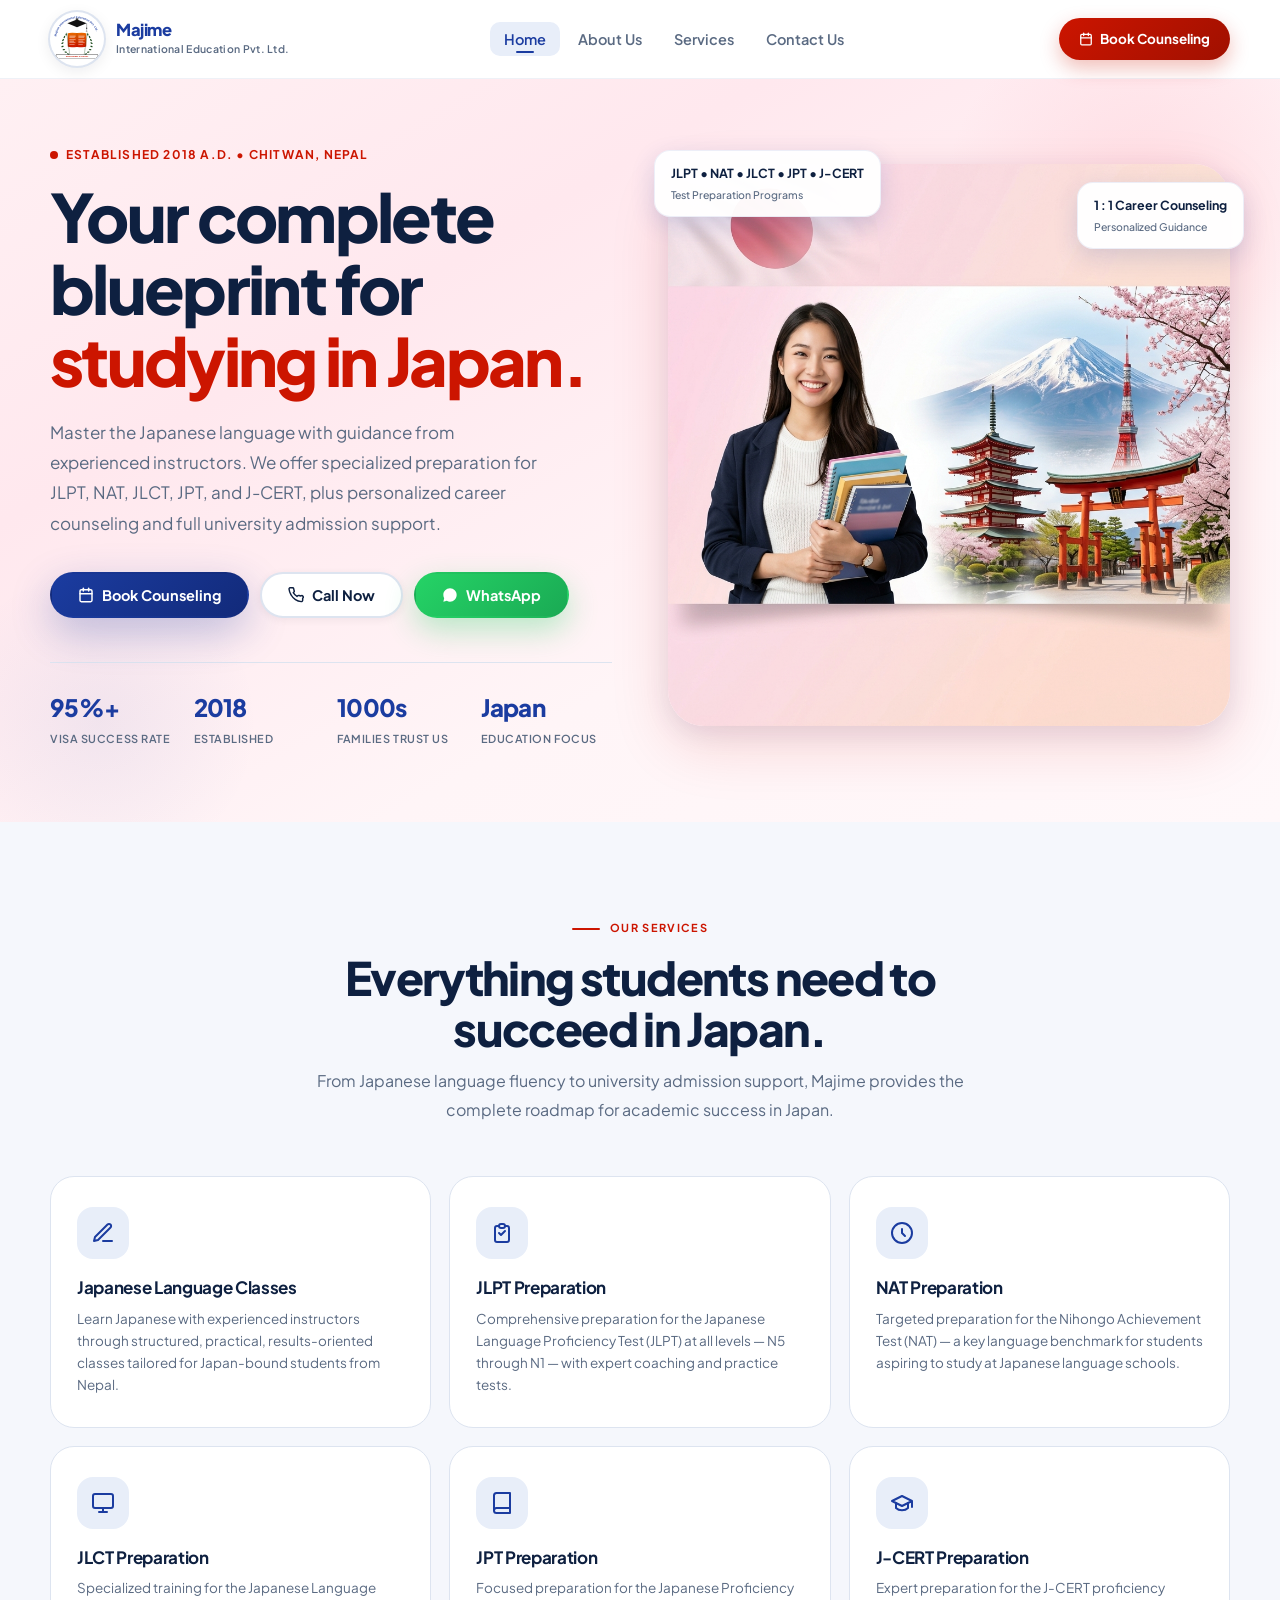
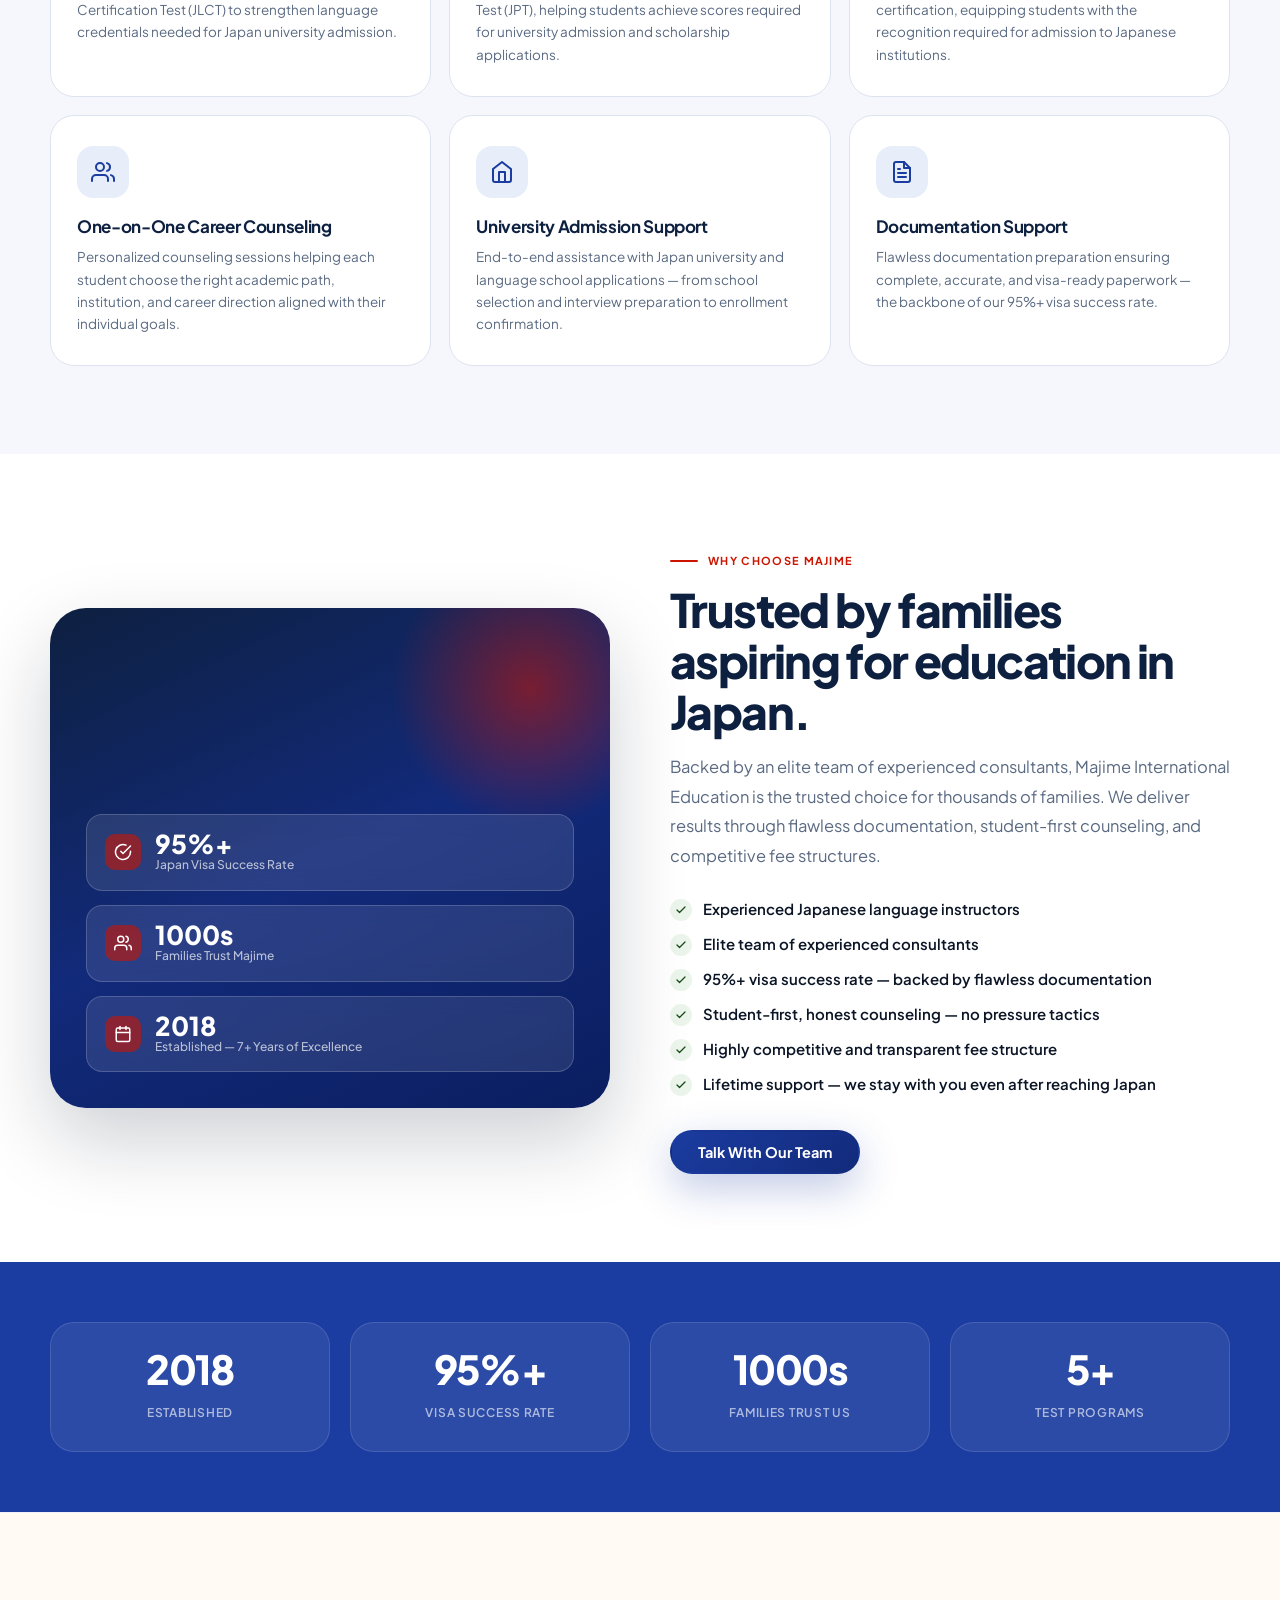
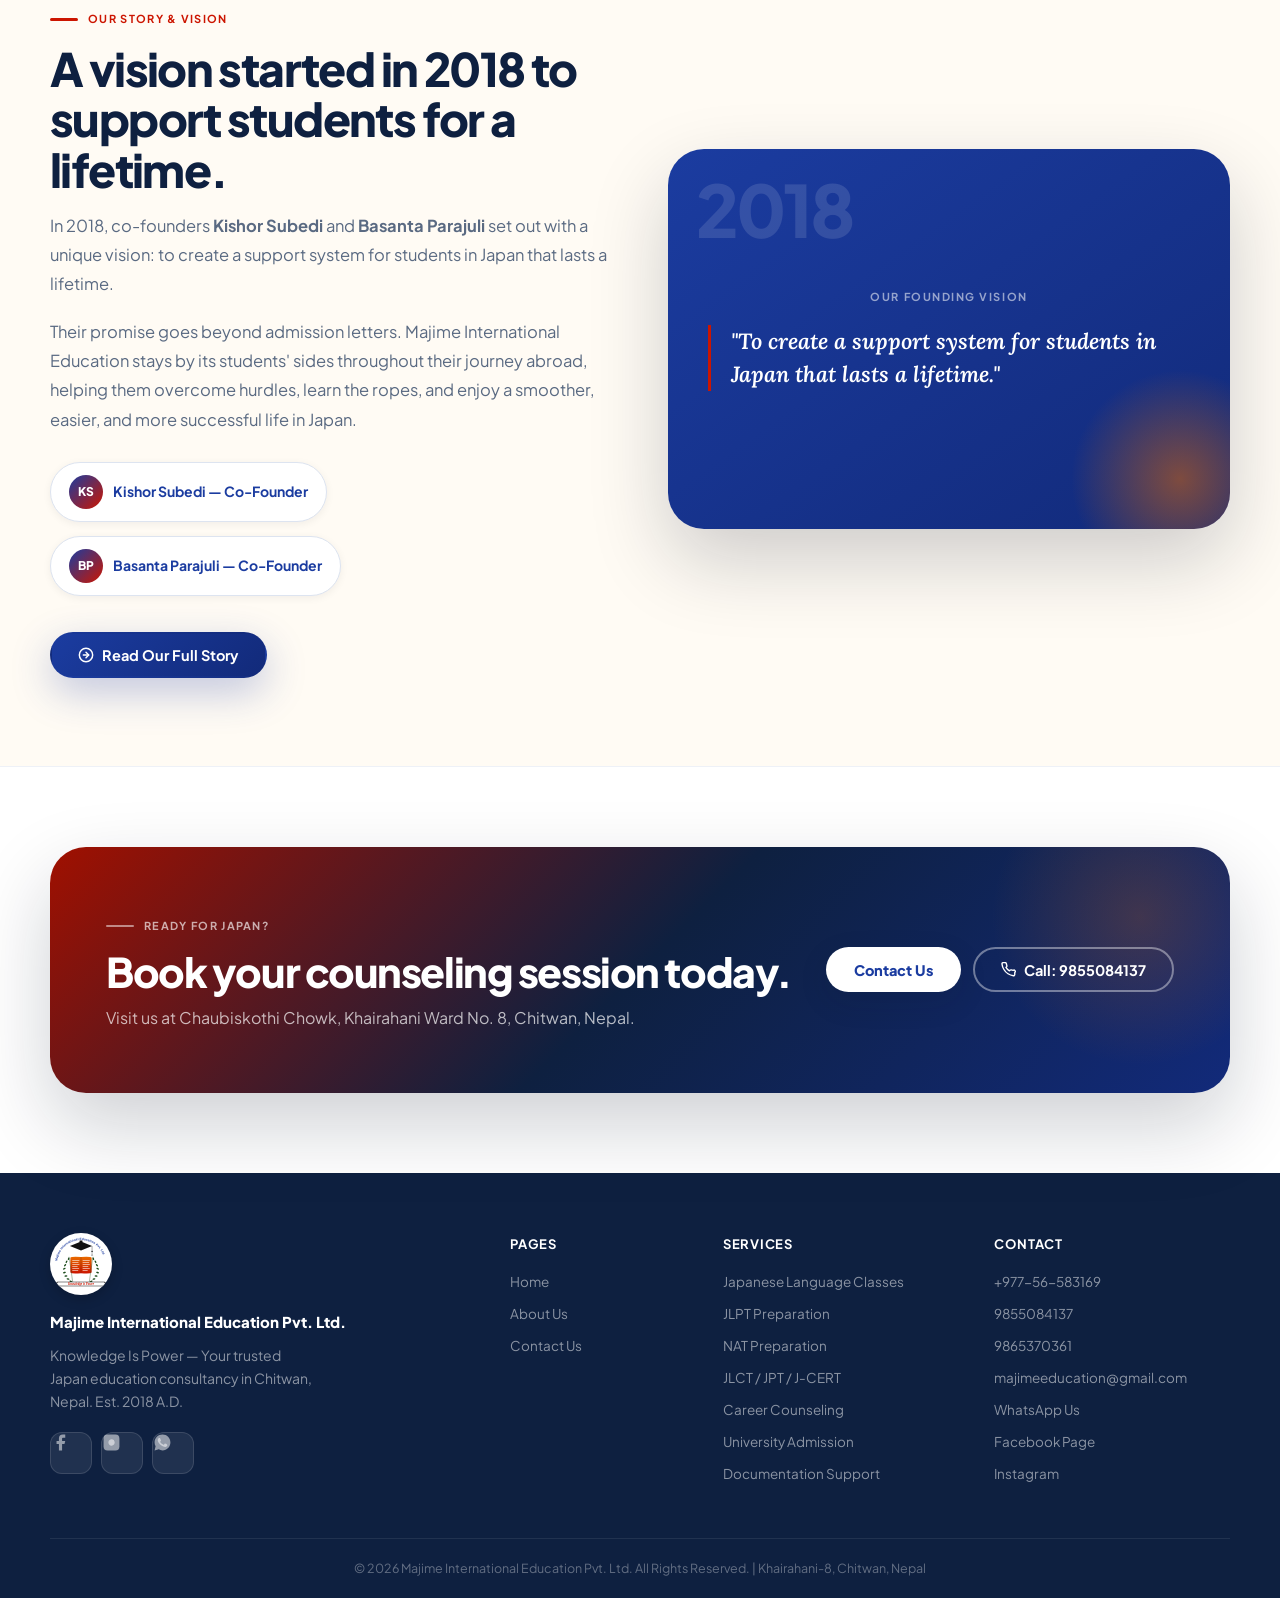
==== commit aae03688: "Add services menu link" ====
--- a/index.html
+++ b/index.html
@@ -33,6 +33,7 @@
     <ul class="nav-links" id="nav-links">
       <li><a class="active" href="index.html">Home</a></li>
       <li><a href="about.html">About Us</a></li>
+      <li><a href="index.html#services">Services</a></li>
       <li><a href="contact.html">Contact Us</a></li>
     </ul>
 
@@ -143,7 +144,7 @@
 ═══════════════════════════════ -->
 <section class="section services-section" aria-labelledby="svc-heading">
   <div class="container">
-    <div class="section-header">
+    <div class="section-header" id="services">
       <span class="eyebrow">Our Services</span>
       <h2 id="svc-heading">Everything students need to succeed in Japan.</h2>
       <p>From Japanese language fluency to university admission support, Majime provides the complete roadmap for academic success in Japan.</p>
--- a/css/style.css
+++ b/css/style.css
@@ -66,6 +66,8 @@
 *, *::before, *::after { margin:0; padding:0; box-sizing:border-box; }
 html { scroll-behavior:smooth; -webkit-text-size-adjust:100%; }
 body {
+  overflow-x: hidden;
+  max-width: 100vw;
   font-family:'Plus Jakarta Sans', Arial, sans-serif;
   color: var(--dark);
   background: var(--white);
@@ -74,7 +76,7 @@
   -moz-osx-font-smoothing: grayscale;
 }
 a { color:inherit; text-decoration:none; }
-img { max-width:100%; display:block; }
+img { max-width:100%; height:auto; display:block; }
 ul, ol { list-style:none; }
 button { font-family:inherit; }
 
@@ -308,6 +310,7 @@
    SERVICES SECTION
 ══════════════════════════════════════════ */
 .services-section { background:var(--off-white); }
+#services { scroll-margin-top:88px; }
 .section-header { text-align:center; max-width:660px; margin:0 auto 52px; }
 .section-header h2 { margin-bottom:14px; }
 
@@ -676,13 +679,16 @@
 /* Footer social icons row */
 .footer-social { display:flex; gap:9px; margin-top:18px; }
 .footer-social-btn {
-  width:35px; height:35px; border-radius:var(--r-sm);
-  background:rgba(255,255,255,0.08); border:1px solid rgba(255,255,255,0.1);
-  display:grid; place-items:center; transition:all 0.25s var(--ease);
-}
-.footer-social-btn svg { width:15px; height:15px; fill:rgba(255,255,255,0.58); transition:fill 0.25s var(--ease); }
-.footer-social-btn:hover { background:var(--red); border-color:var(--red); }
-.footer-social-btn:hover svg { fill:var(--white); }
+  width:42px; height:42px; border-radius:12px;
+  background:rgba(255,255,255,0.08); border:1px solid rgba(255,255,255,0.12);
+  display:inline-flex; align-items:center; justify-content:center;
+  color:var(--white); transition:all 0.25s var(--ease);
+}
+.footer-social-btn svg { width:19px; height:19px; fill:currentColor; transition:fill 0.25s var(--ease); }
+.footer-social-btn:hover { transform:translateY(-3px); background:var(--white); }
+.footer-social-btn.fb:hover { color:#1877F2; border-color:#1877F2; }
+.footer-social-btn.ig:hover { color:#E4405F; border-color:#E4405F; }
+.footer-social-btn.wa:hover { color:#25D366; border-color:#25D366; }
 
 .footer-col h4 {
   color:var(--white); font-size:13px; font-weight:700;
@@ -749,15 +755,42 @@
 }
 
 /* ══════════════════════════════════════════
-   RESPONSIVE — SMALL MOBILE ≤ 480px
+   RESPONSIVE — STRONG MOBILE ≤ 480px
 ══════════════════════════════════════════ */
 @media (max-width:480px) {
+  body { overflow-x: hidden; }
+  .container { width: min(100%, calc(100% - 32px)); }
+  .section { padding: 56px 0; }
+  
+  h1 { font-size: clamp(32px, 10vw, 44px); line-height: 1.08; }
+  h2 { font-size: clamp(28px, 8vw, 38px); }
+  p { font-size: 16px; line-height: 1.65; }
+
   .navbar { height:66px; }
   .nav-links { top:66px; }
   .brand-logo { width:44px; height:44px; }
   .brand-text strong { font-size:14px; }
   .brand-text small  { display:none; }
-  .trust-row { grid-template-columns:repeat(2,1fr); }
+  
+  .hero-section { padding: 40px 0 52px; }
+  .hero-content h1 { margin-bottom: 16px; }
+  .hero-content p { margin-bottom: 24px; font-size:15.5px; }
+  .trust-row { grid-template-columns:repeat(2,1fr); margin-bottom: 20px; }
   .stats-grid { grid-template-columns:repeat(2,1fr); gap:10px; }
   .stat-item strong { font-size:32px; }
-}
+  
+  .btn { width:100%; min-height: 52px; padding: 14px; }
+  
+  .site-header { background: var(--white); border-bottom: 1px solid var(--line); }
+}
+
+/* ══════════════════════════════════════════
+   RESPONSIVE — VERY SMALL MOBILE ≤ 360px
+══════════════════════════════════════════ */
+@media (max-width:360px) {
+  h1 { font-size: 31px; }
+  h2 { font-size: 27px; }
+  .container { width: min(100%, calc(100% - 20px)); }
+  .service-card, .founder-card, .value-card, .contact-info, .contact-form, .stat-item { padding: 20px; }
+  .brand-text, .founder-card h3 { overflow-wrap: anywhere; }
+}
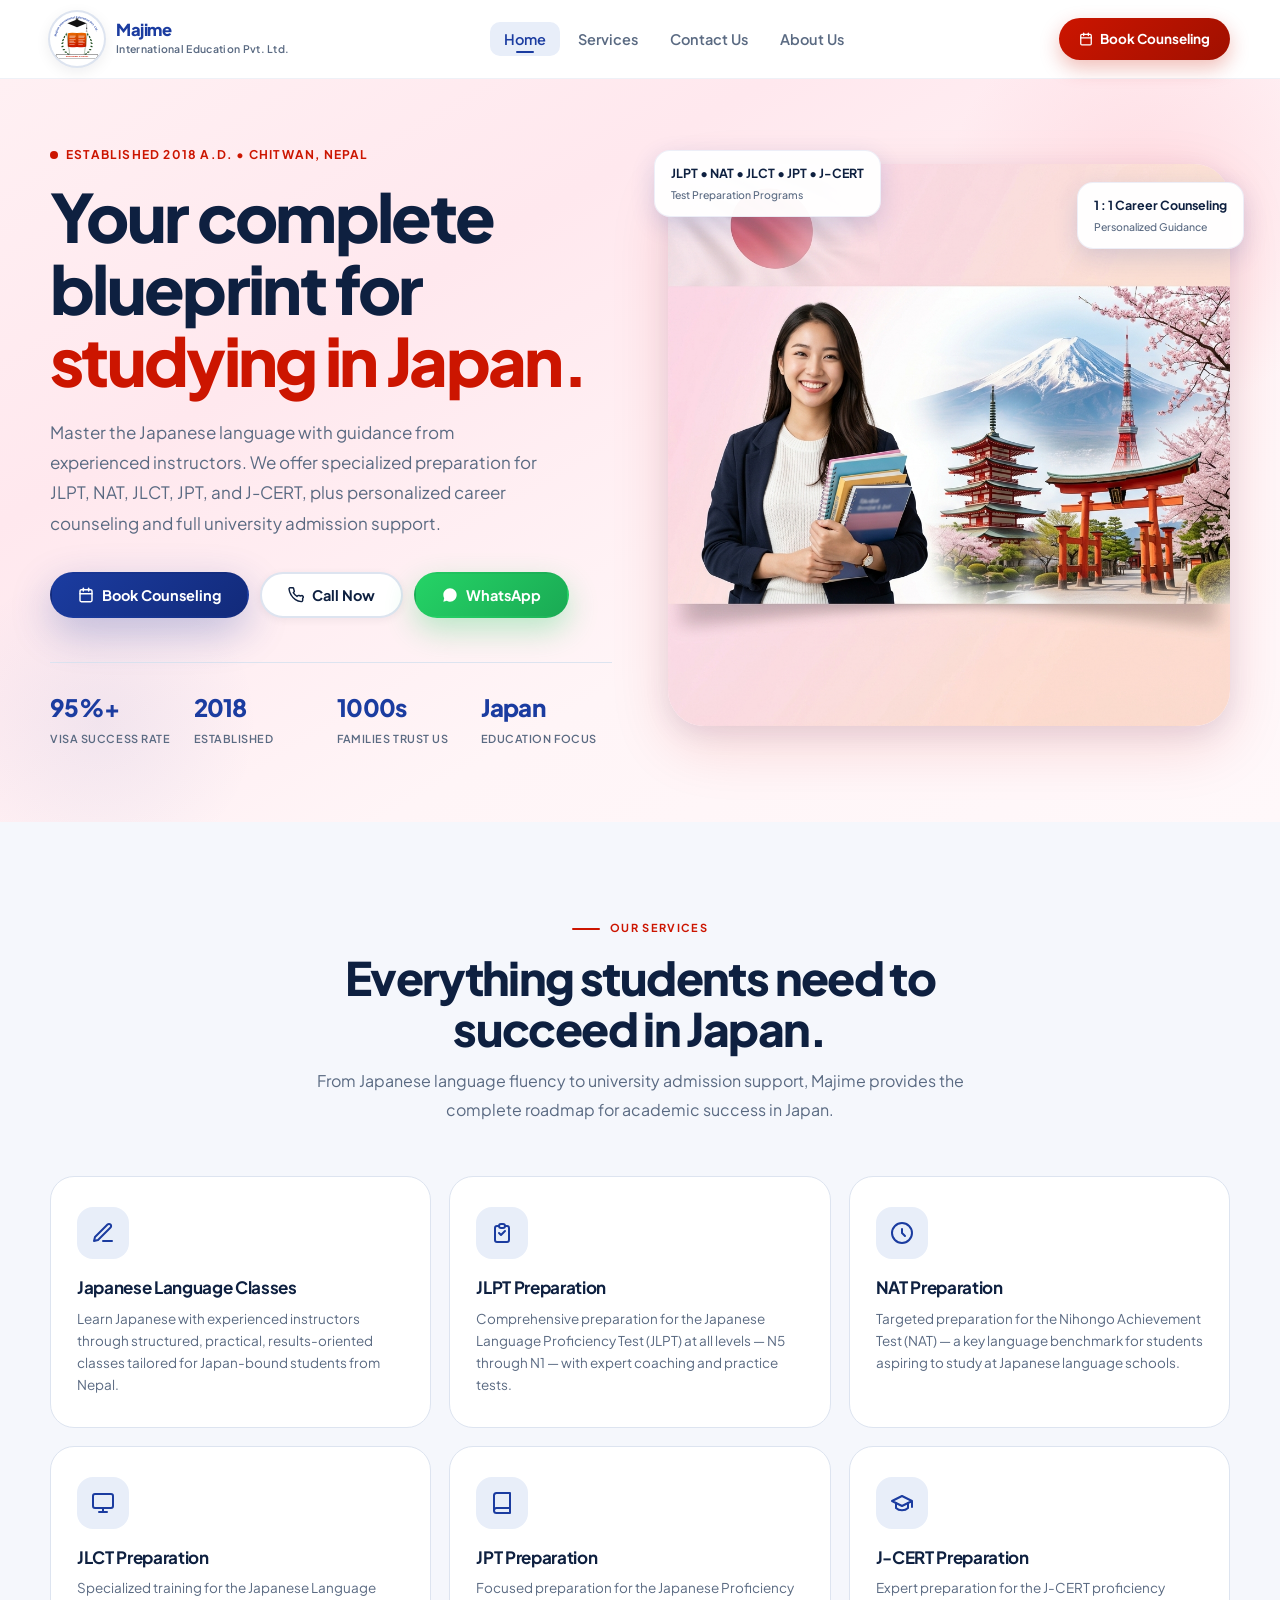
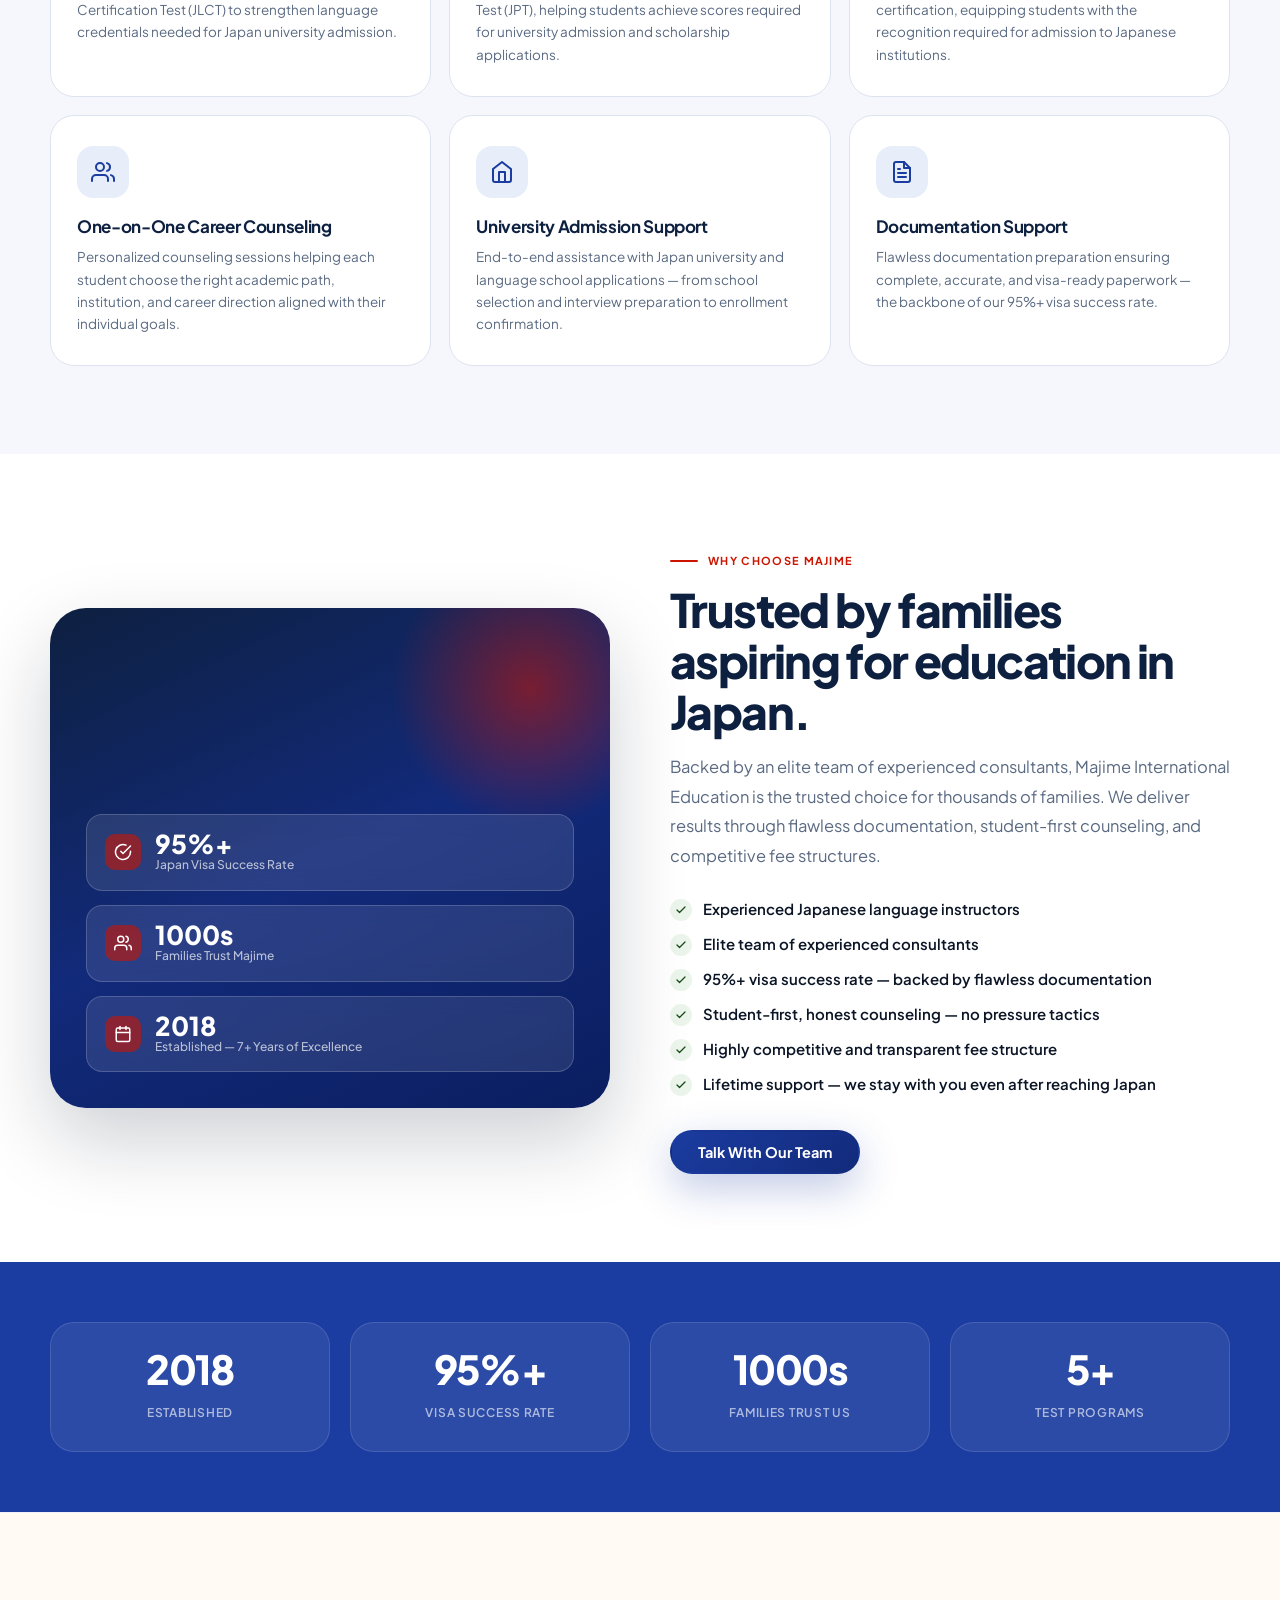
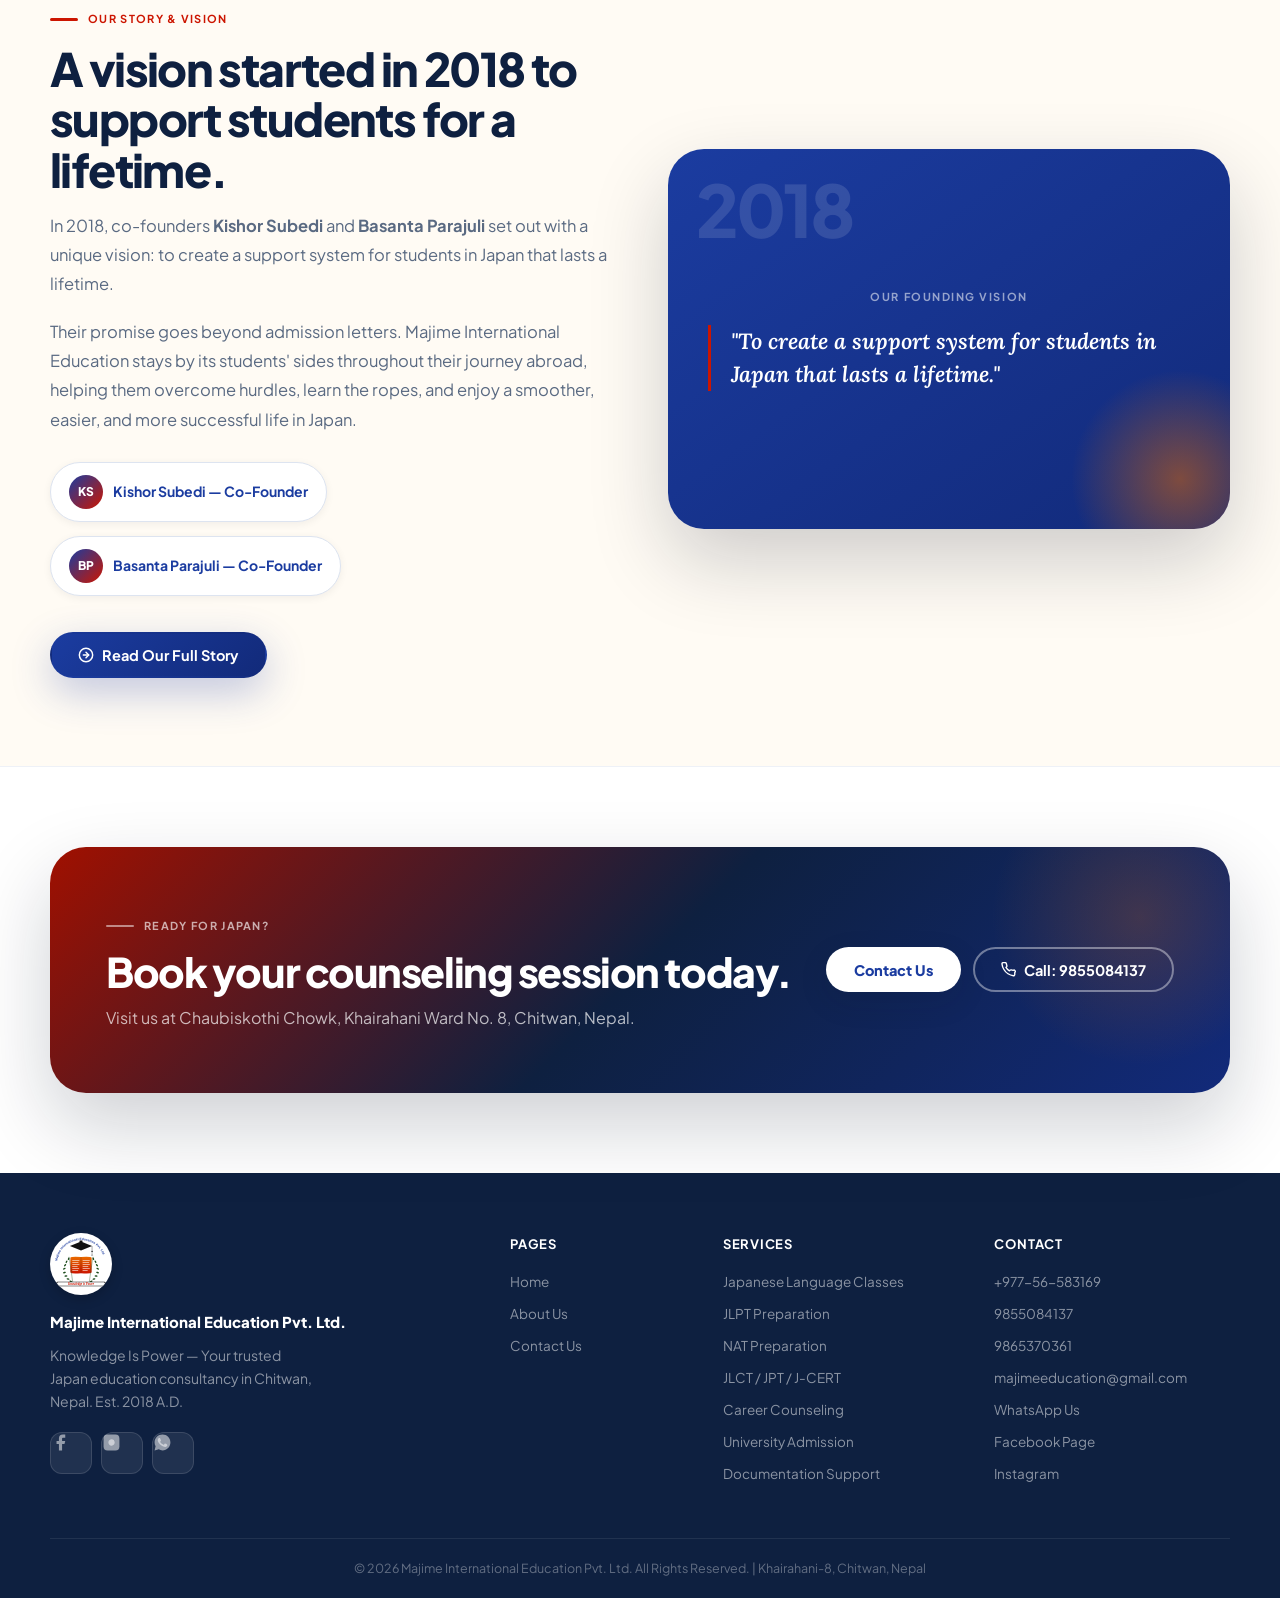
==== commit f1000050: "Reorder navigation menu" ====
--- a/index.html
+++ b/index.html
@@ -32,9 +32,9 @@
 
     <ul class="nav-links" id="nav-links">
       <li><a class="active" href="index.html">Home</a></li>
-      <li><a href="about.html">About Us</a></li>
       <li><a href="index.html#services">Services</a></li>
       <li><a href="contact.html">Contact Us</a></li>
+      <li><a href="about.html">About Us</a></li>
     </ul>
 
     <a class="nav-cta" href="contact.html">
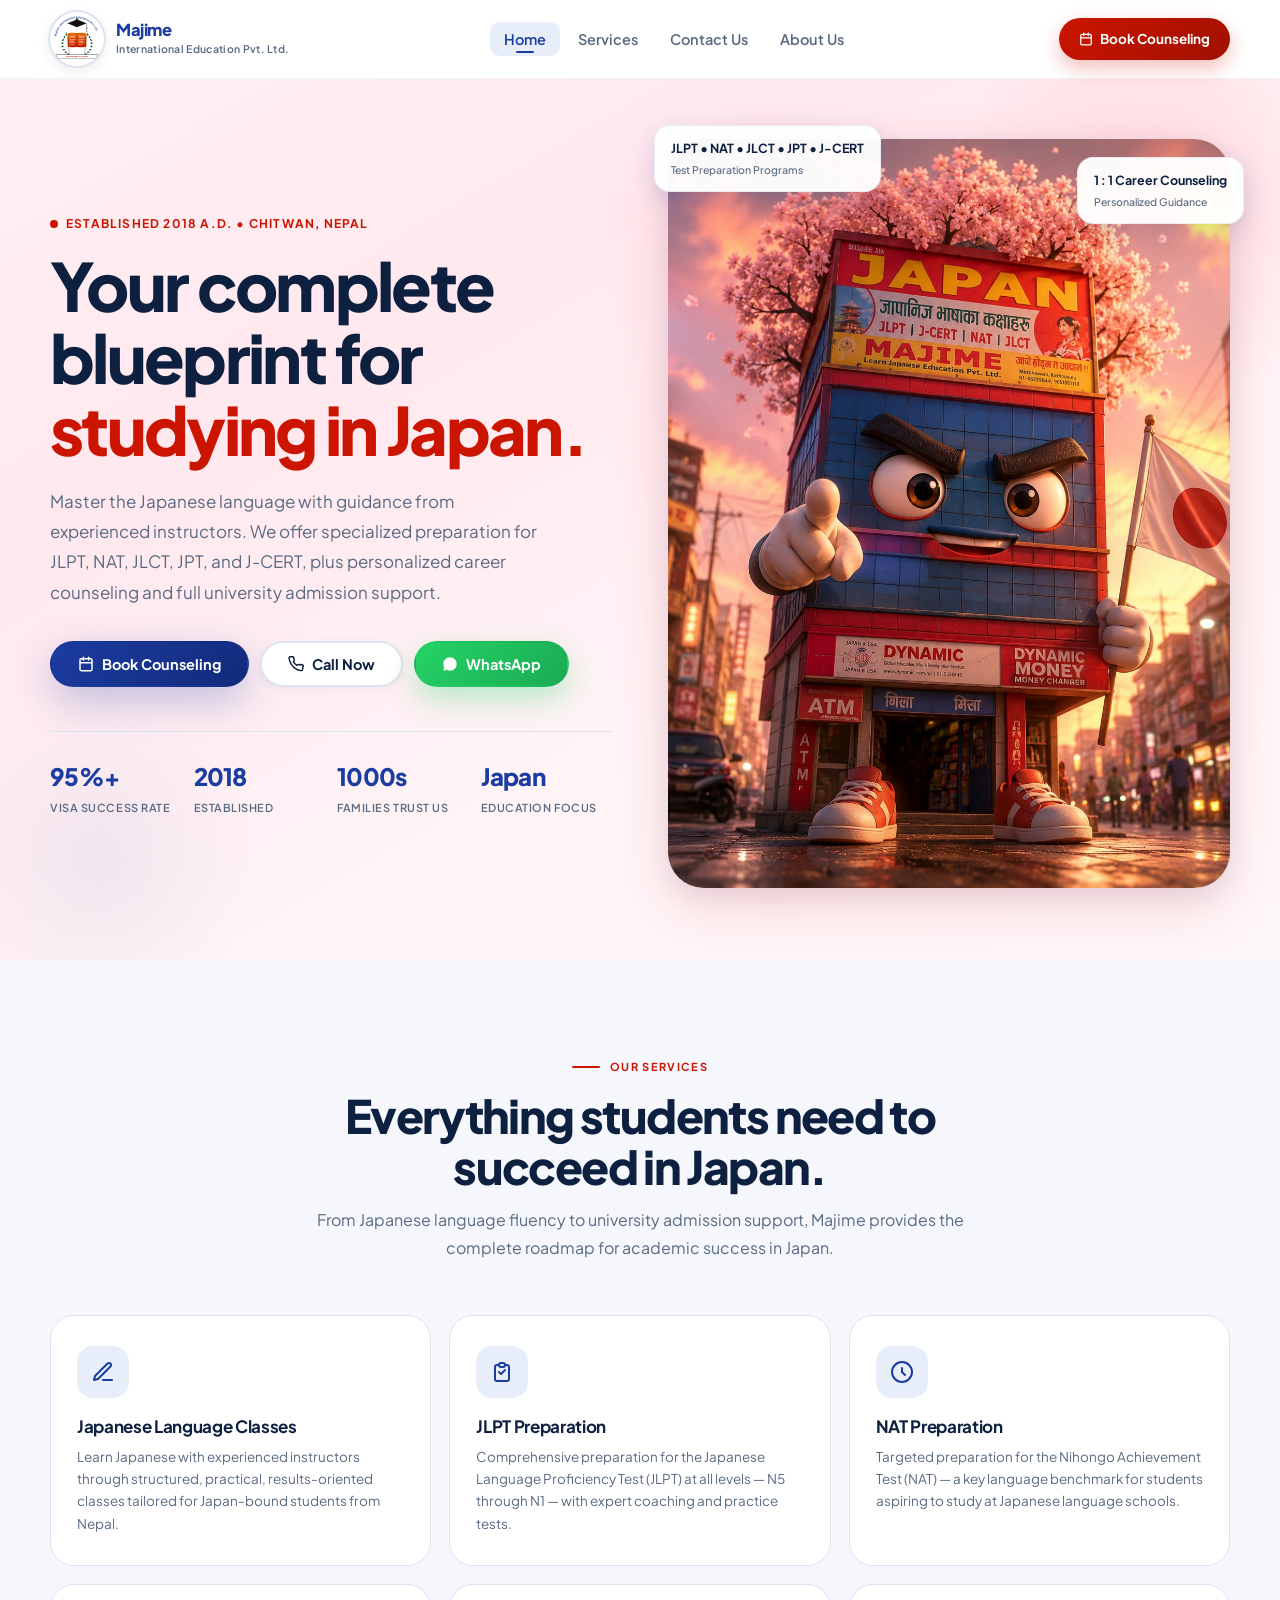
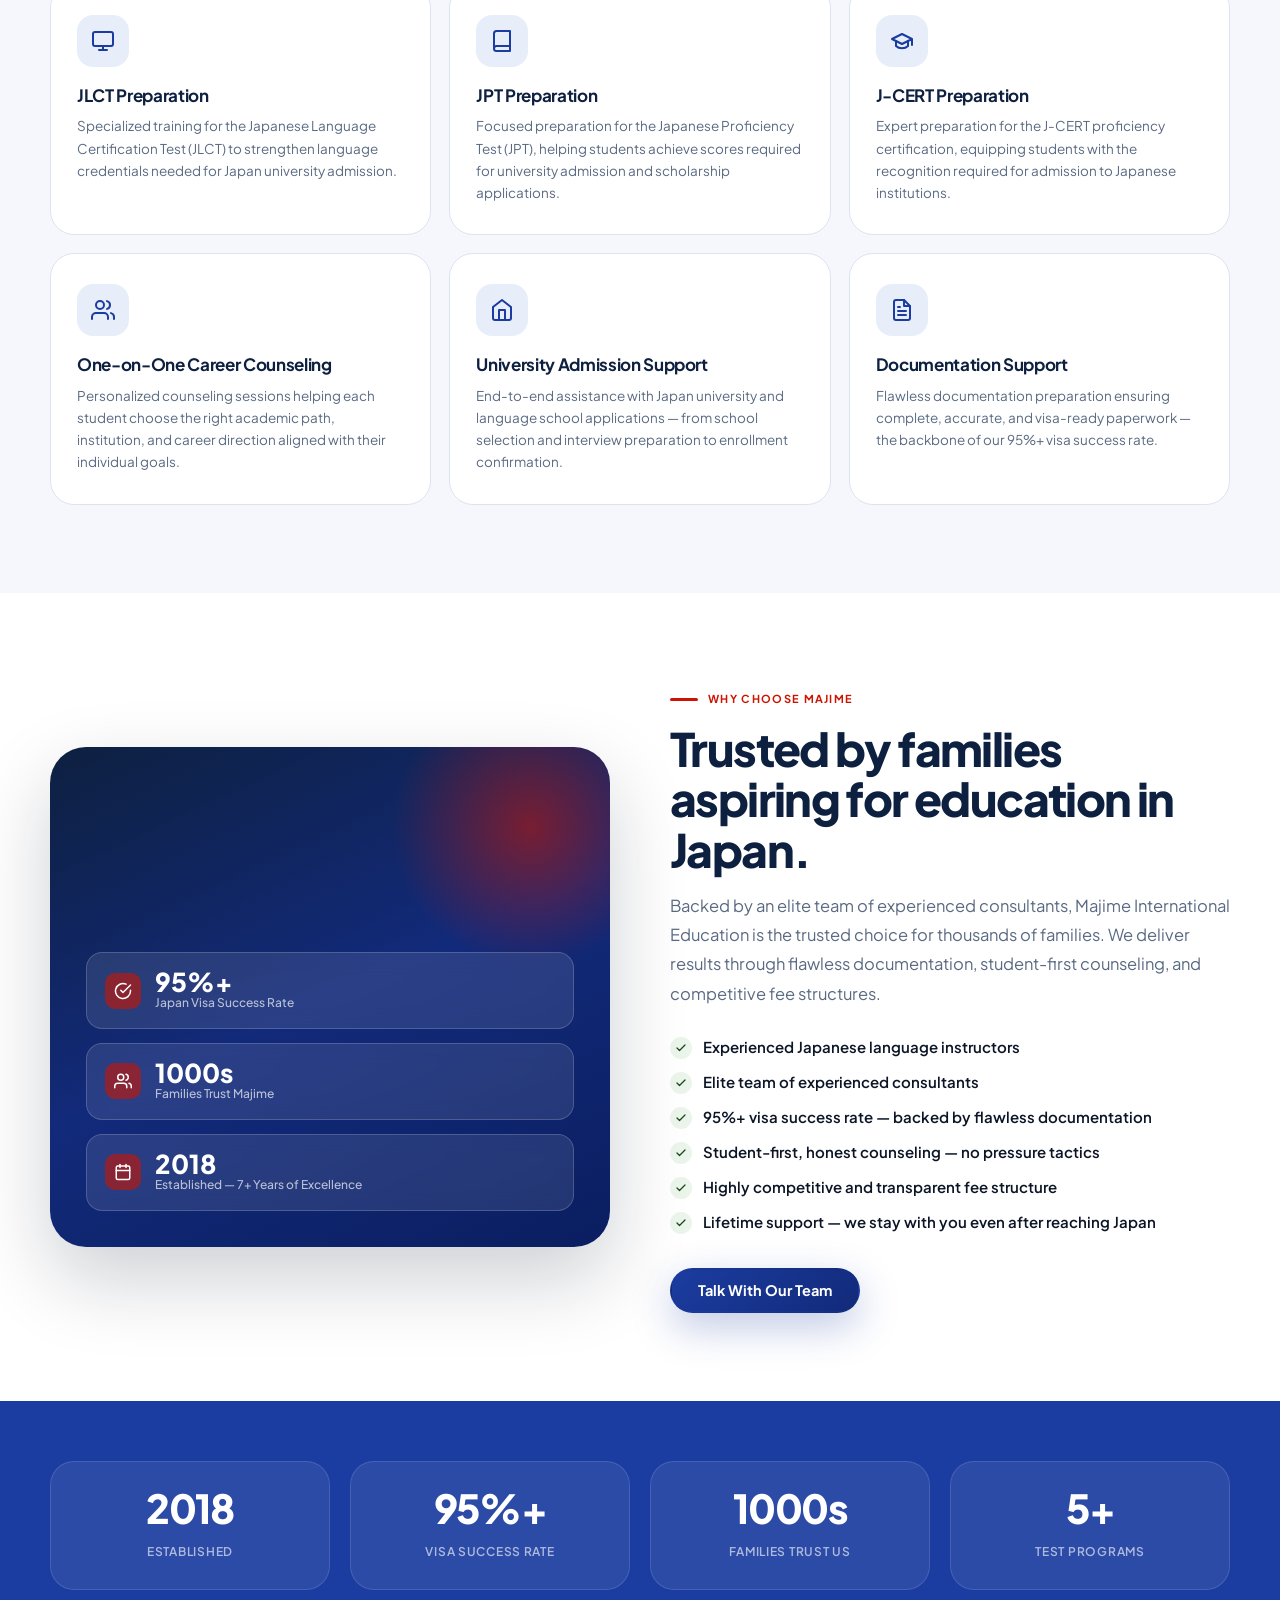
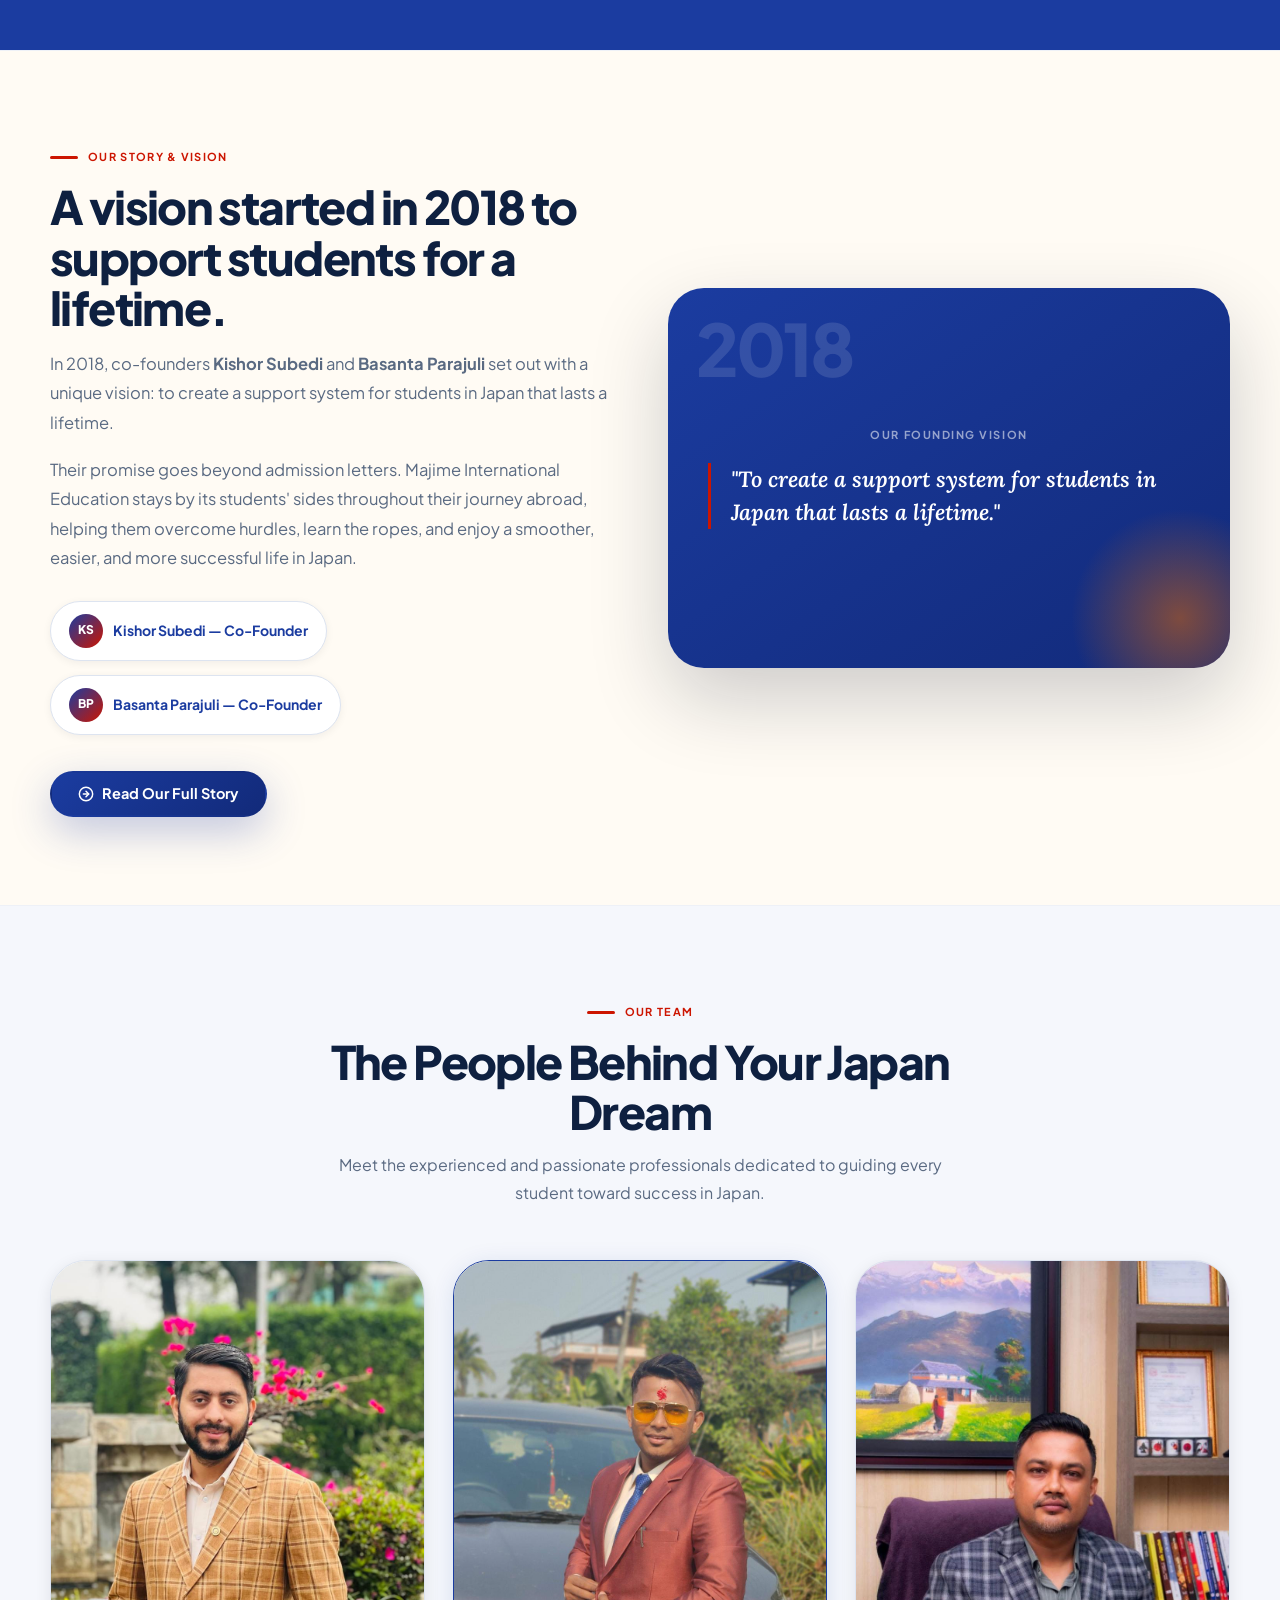
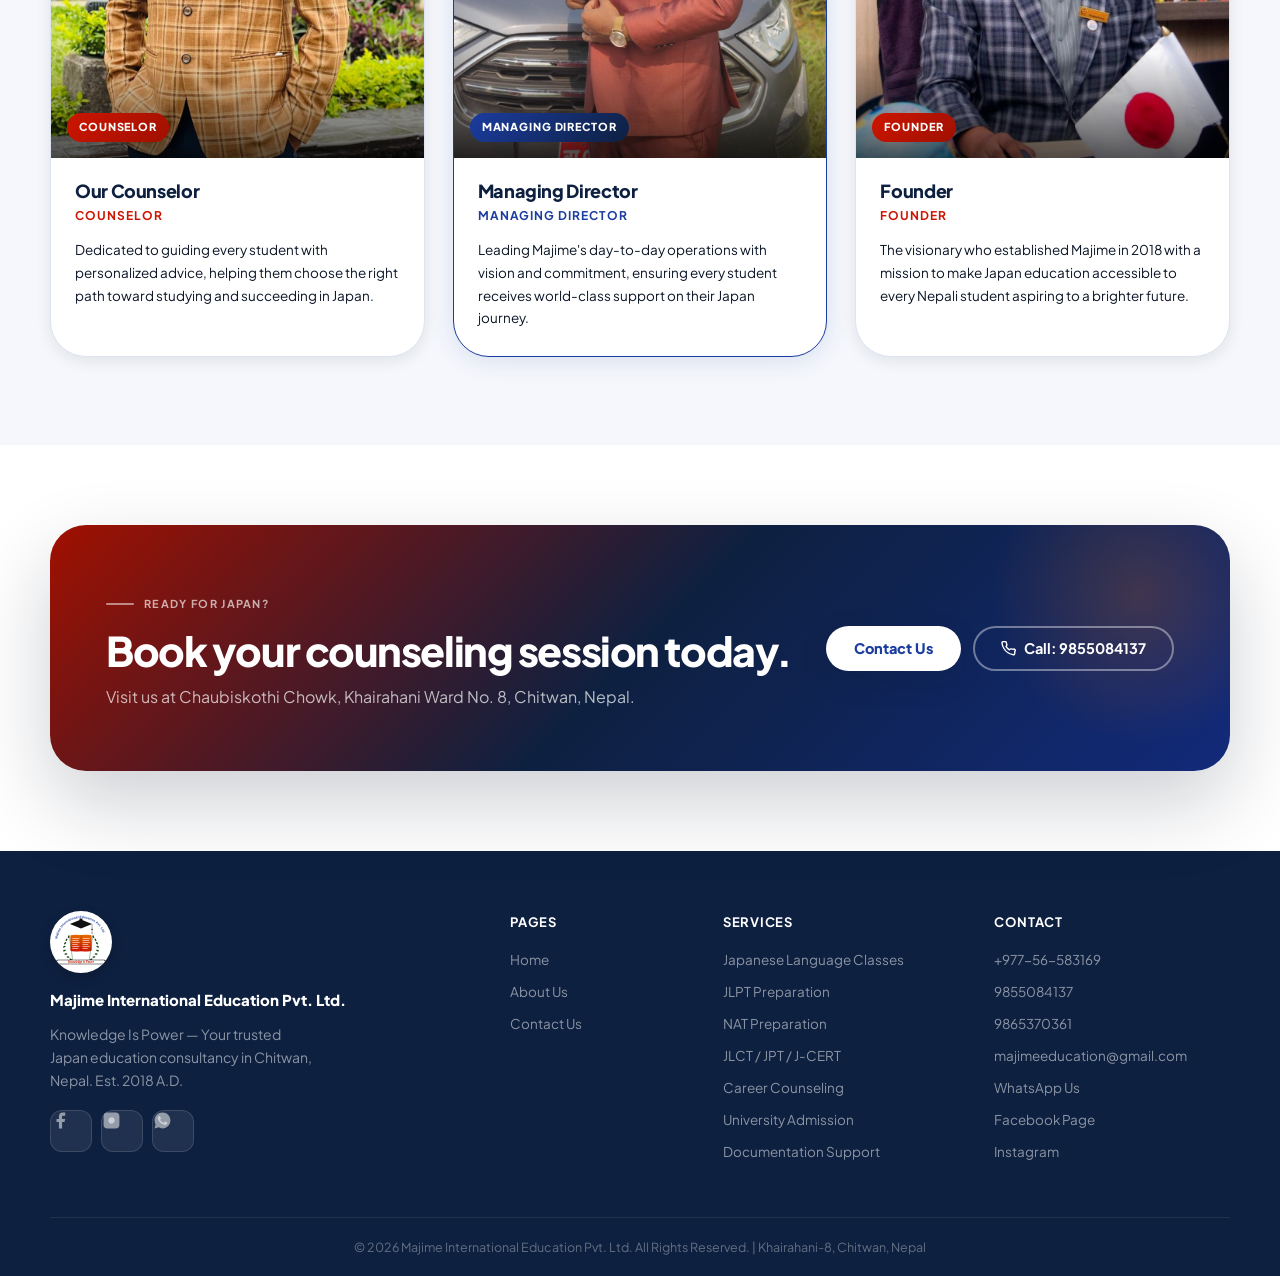
==== commit bac42818: "feat: add team section with real photos and update hero image" ====
--- a/index.html
+++ b/index.html
@@ -37,7 +37,7 @@
       <li><a href="about.html">About Us</a></li>
     </ul>
 
-    <a class="nav-cta" href="contact.html">
+    <a class="nav-cta" href="contact.html#inquiry-form">
       <!-- Calendar icon -->
       <svg width="14" height="14" viewBox="0 0 24 24" fill="none" stroke="currentColor" stroke-width="2.2" stroke-linecap="round" stroke-linejoin="round"><rect x="3" y="4" width="18" height="18" rx="2"/><line x1="16" y1="2" x2="16" y2="6"/><line x1="8" y1="2" x2="8" y2="6"/><line x1="3" y1="10" x2="21" y2="10"/></svg>
       Book Counseling
@@ -71,7 +71,7 @@
       </p>
 
       <div class="hero-actions">
-        <a class="btn btn-primary" href="contact.html" id="hero-book-btn">
+        <a class="btn btn-primary" href="contact.html#inquiry-form" id="hero-book-btn">
           <svg width="16" height="16" viewBox="0 0 24 24" fill="none" stroke="currentColor" stroke-width="2.2" stroke-linecap="round" stroke-linejoin="round"><rect x="3" y="4" width="18" height="18" rx="2"/><line x1="16" y1="2" x2="16" y2="6"/><line x1="8" y1="2" x2="8" y2="6"/><line x1="3" y1="10" x2="21" y2="10"/></svg>
           Book Counseling
         </a>
@@ -121,8 +121,8 @@
       <!-- Main image -->
       <div class="hero-image-wrap">
         <img
-          src="assets/hero-student.png"
-          alt="Student studying for Japan education at a bright, modern desk with books and laptop"
+          src="assets/majime-building.jpeg"
+          alt="Majime Learn Japanese Education building character holding Japan flag"
           width="600" height="480"
           loading="eager"
         />
@@ -339,9 +339,87 @@
   </div>
 </section><!-- /founder-preview -->
 
+<!-- ═══════════════════════════════
+     TEAM SECTION
+═══════════════════════════════ -->
+<section class="section team-section" aria-labelledby="team-heading">
+  <div class="container">
+    <div class="section-header">
+      <span class="eyebrow">Our Team</span>
+      <h2 id="team-heading">The People Behind Your Japan Dream</h2>
+      <p>Meet the experienced and passionate professionals dedicated to guiding every student toward success in Japan.</p>
+    </div>
+
+    <div class="team-grid">
+
+      <!-- Counselor -->
+      <article class="team-card" id="team-counselor">
+        <div class="team-card-img-wrap">
+          <img
+            src="assets/team-counselor.jpeg"
+            alt="Majime Counselor"
+            loading="lazy"
+            class="team-card-img"
+          />
+          <div class="team-card-overlay">
+            <span class="team-card-role-badge">Counselor</span>
+          </div>
+        </div>
+        <div class="team-card-body">
+          <h3 class="team-card-name">Our Counselor</h3>
+          <span class="team-card-role">Counselor</span>
+          <p class="team-card-bio">Dedicated to guiding every student with personalized advice, helping them choose the right path toward studying and succeeding in Japan.</p>
+        </div>
+      </article>
+
+      <!-- Managing Director -->
+      <article class="team-card team-card--featured" id="team-md">
+        <div class="team-card-img-wrap">
+          <img
+            src="assets/team-managing-director.jpeg"
+            alt="Majime Managing Director"
+            loading="lazy"
+            class="team-card-img"
+          />
+          <div class="team-card-overlay">
+            <span class="team-card-role-badge">Managing Director</span>
+          </div>
+        </div>
+        <div class="team-card-body">
+          <h3 class="team-card-name">Managing Director</h3>
+          <span class="team-card-role">Managing Director</span>
+          <p class="team-card-bio">Leading Majime's day-to-day operations with vision and commitment, ensuring every student receives world-class support on their Japan journey.</p>
+        </div>
+      </article>
+
+      <!-- Founder -->
+      <article class="team-card" id="team-founder">
+        <div class="team-card-img-wrap">
+          <img
+            src="assets/team-founder.jpeg"
+            alt="Majime Founder"
+            loading="lazy"
+            class="team-card-img"
+          />
+          <div class="team-card-overlay">
+            <span class="team-card-role-badge">Founder</span>
+          </div>
+        </div>
+        <div class="team-card-body">
+          <h3 class="team-card-name">Founder</h3>
+          <span class="team-card-role">Founder</span>
+          <p class="team-card-bio">The visionary who established Majime in 2018 with a mission to make Japan education accessible to every Nepali student aspiring to a brighter future.</p>
+        </div>
+      </article>
+
+    </div>
+  </div>
+</section><!-- /team -->
+
 
 <!-- ═══════════════════════════════
      CTA SECTION
+
 ═══════════════════════════════ -->
 <section class="cta-section" aria-labelledby="cta-heading">
   <div class="container">
--- a/css/style.css
+++ b/css/style.css
@@ -630,6 +630,7 @@
 .contact-form {
   background:var(--off-white); border:1.5px solid var(--line);
   border-radius:var(--r-xl); padding:36px 32px;
+  scroll-margin-top:96px;
 }
 .contact-form h3 { font-size:22px; margin-bottom:6px; }
 .contact-form > p { font-size:13.5px; margin-bottom:26px; }
@@ -794,3 +795,129 @@
   .service-card, .founder-card, .value-card, .contact-info, .contact-form, .stat-item { padding: 20px; }
   .brand-text, .founder-card h3 { overflow-wrap: anywhere; }
 }
+
+/* ══════════════════════════════════════════
+   TEAM SECTION
+══════════════════════════════════════════ */
+.team-section { background: var(--off-white); }
+
+.team-grid {
+  display: grid;
+  grid-template-columns: repeat(3, 1fr);
+  gap: 28px;
+  margin-top: 20px;
+}
+
+.team-card {
+  background: var(--white);
+  border-radius: var(--r-xl);
+  overflow: hidden;
+  box-shadow: var(--shadow-sm);
+  transition: transform 0.3s ease, box-shadow 0.3s ease;
+  border: 1.5px solid var(--line);
+  display: flex;
+  flex-direction: column;
+}
+
+.team-card:hover {
+  transform: translateY(-8px);
+  box-shadow: 0 20px 50px rgba(0,40,100,0.13);
+}
+
+.team-card--featured {
+  border-color: var(--blue);
+  box-shadow: 0 4px 24px rgba(0,56,145,0.12);
+}
+
+.team-card--featured:hover {
+  box-shadow: 0 20px 56px rgba(0,56,145,0.2);
+}
+
+.team-card-img-wrap {
+  position: relative;
+  width: 100%;
+  aspect-ratio: 3 / 4;
+  overflow: hidden;
+}
+
+.team-card-img {
+  width: 100%;
+  height: 100%;
+  object-fit: cover;
+  object-position: center top;
+  transition: transform 0.45s ease;
+  display: block;
+}
+
+.team-card:hover .team-card-img { transform: scale(1.06); }
+
+.team-card-overlay {
+  position: absolute;
+  bottom: 0; left: 0; right: 0;
+  padding: 60px 16px 16px;
+  background: linear-gradient(to top, rgba(0,0,0,0.65) 0%, transparent 100%);
+  display: flex;
+  align-items: flex-end;
+}
+
+.team-card-role-badge {
+  display: inline-block;
+  background: linear-gradient(135deg, var(--red), var(--red-dark));
+  color: #fff;
+  font-size: 11px;
+  font-weight: 800;
+  letter-spacing: 0.08em;
+  text-transform: uppercase;
+  padding: 5px 12px;
+  border-radius: 20px;
+}
+
+.team-card--featured .team-card-role-badge {
+  background: linear-gradient(135deg, var(--blue), var(--navy));
+}
+
+.team-card-body {
+  padding: 22px 24px 26px;
+  display: flex;
+  flex-direction: column;
+  gap: 4px;
+  flex: 1;
+}
+
+.team-card-name {
+  font-size: 18px;
+  font-weight: 800;
+  color: var(--navy);
+  margin: 0;
+  line-height: 1.25;
+}
+
+.team-card-role {
+  font-size: 12px;
+  font-weight: 700;
+  color: var(--red);
+  text-transform: uppercase;
+  letter-spacing: 0.08em;
+  margin-bottom: 8px;
+  display: block;
+}
+
+.team-card--featured .team-card-role { color: var(--blue); }
+
+.team-card-bio {
+  font-size: 13.5px;
+  color: var(--gray);
+  line-height: 1.7;
+  margin: 0;
+}
+
+@media (max-width: 900px) {
+  .team-grid { grid-template-columns: repeat(2, 1fr); gap: 20px; }
+}
+
+@media (max-width: 560px) {
+  .team-grid { grid-template-columns: 1fr; gap: 20px; }
+  .team-card-img-wrap { aspect-ratio: 4 / 3; }
+  .team-card-img { object-position: center 20%; }
+}
+
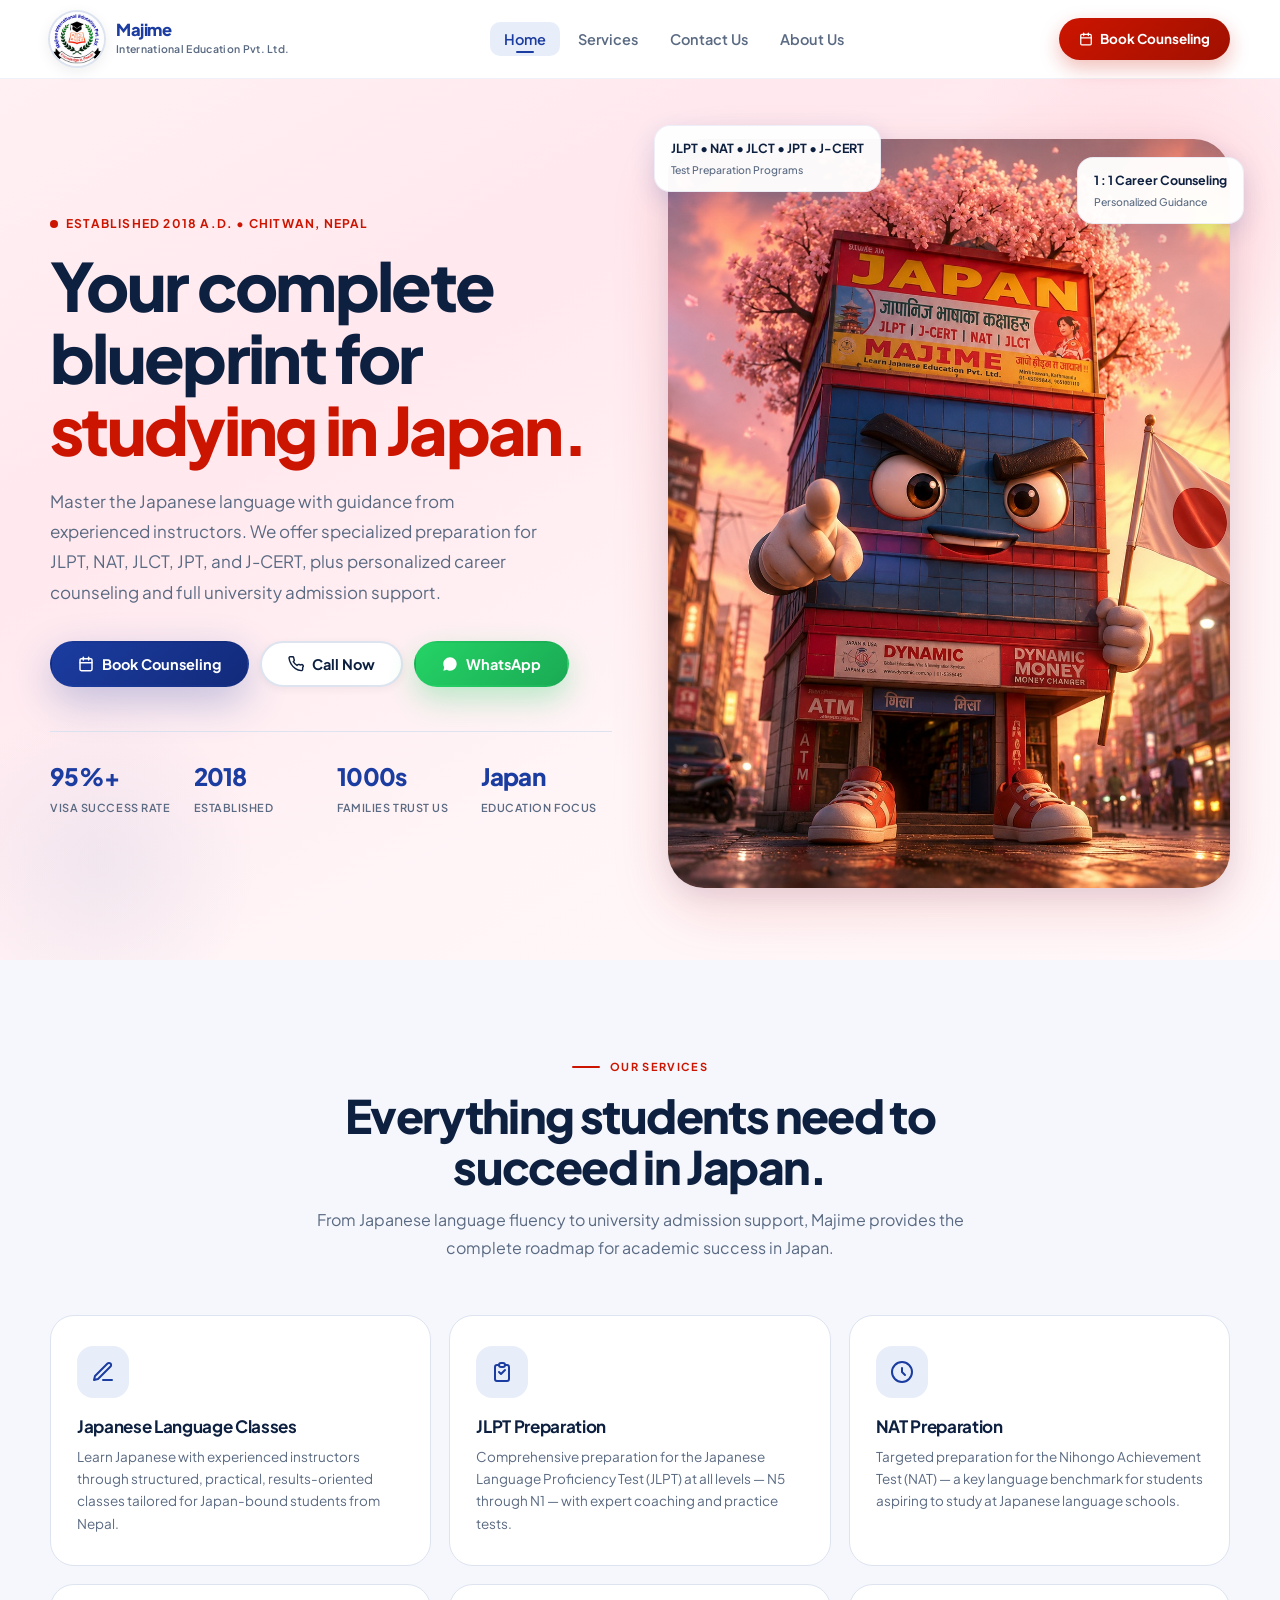
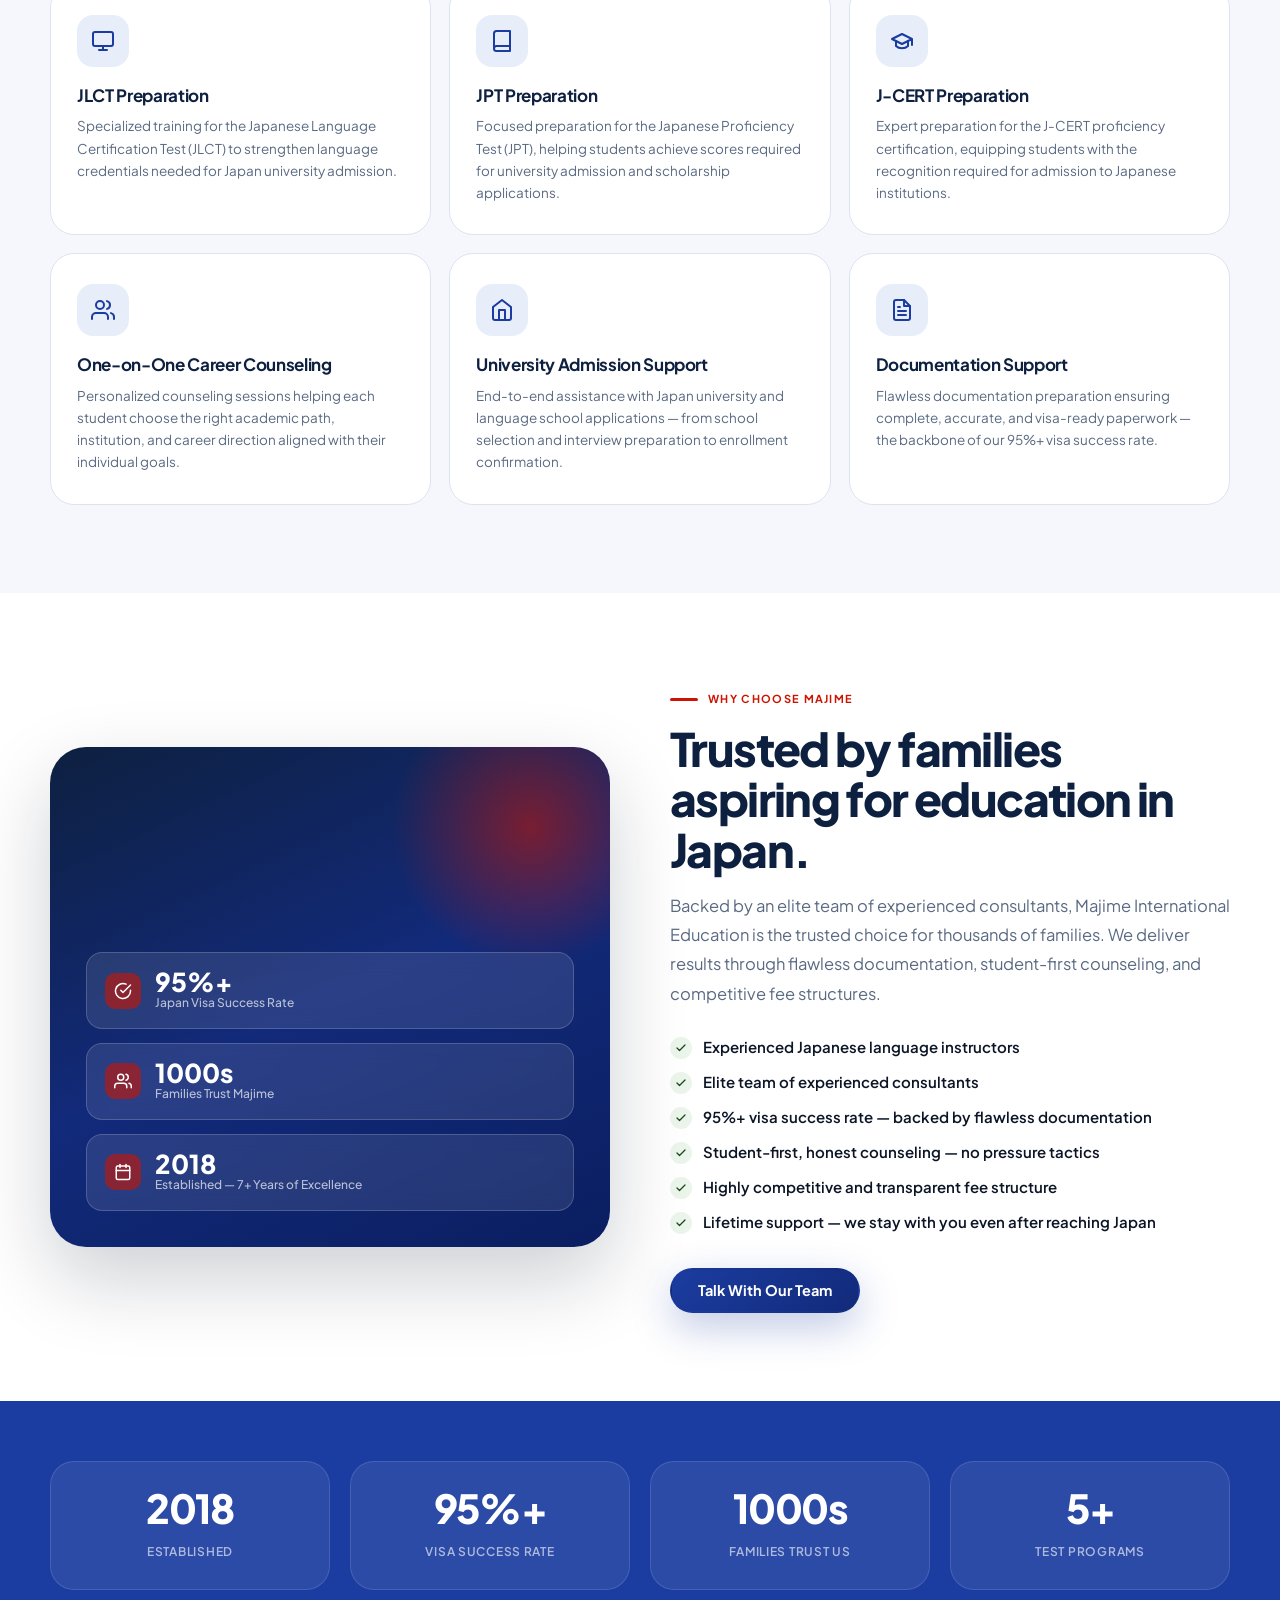
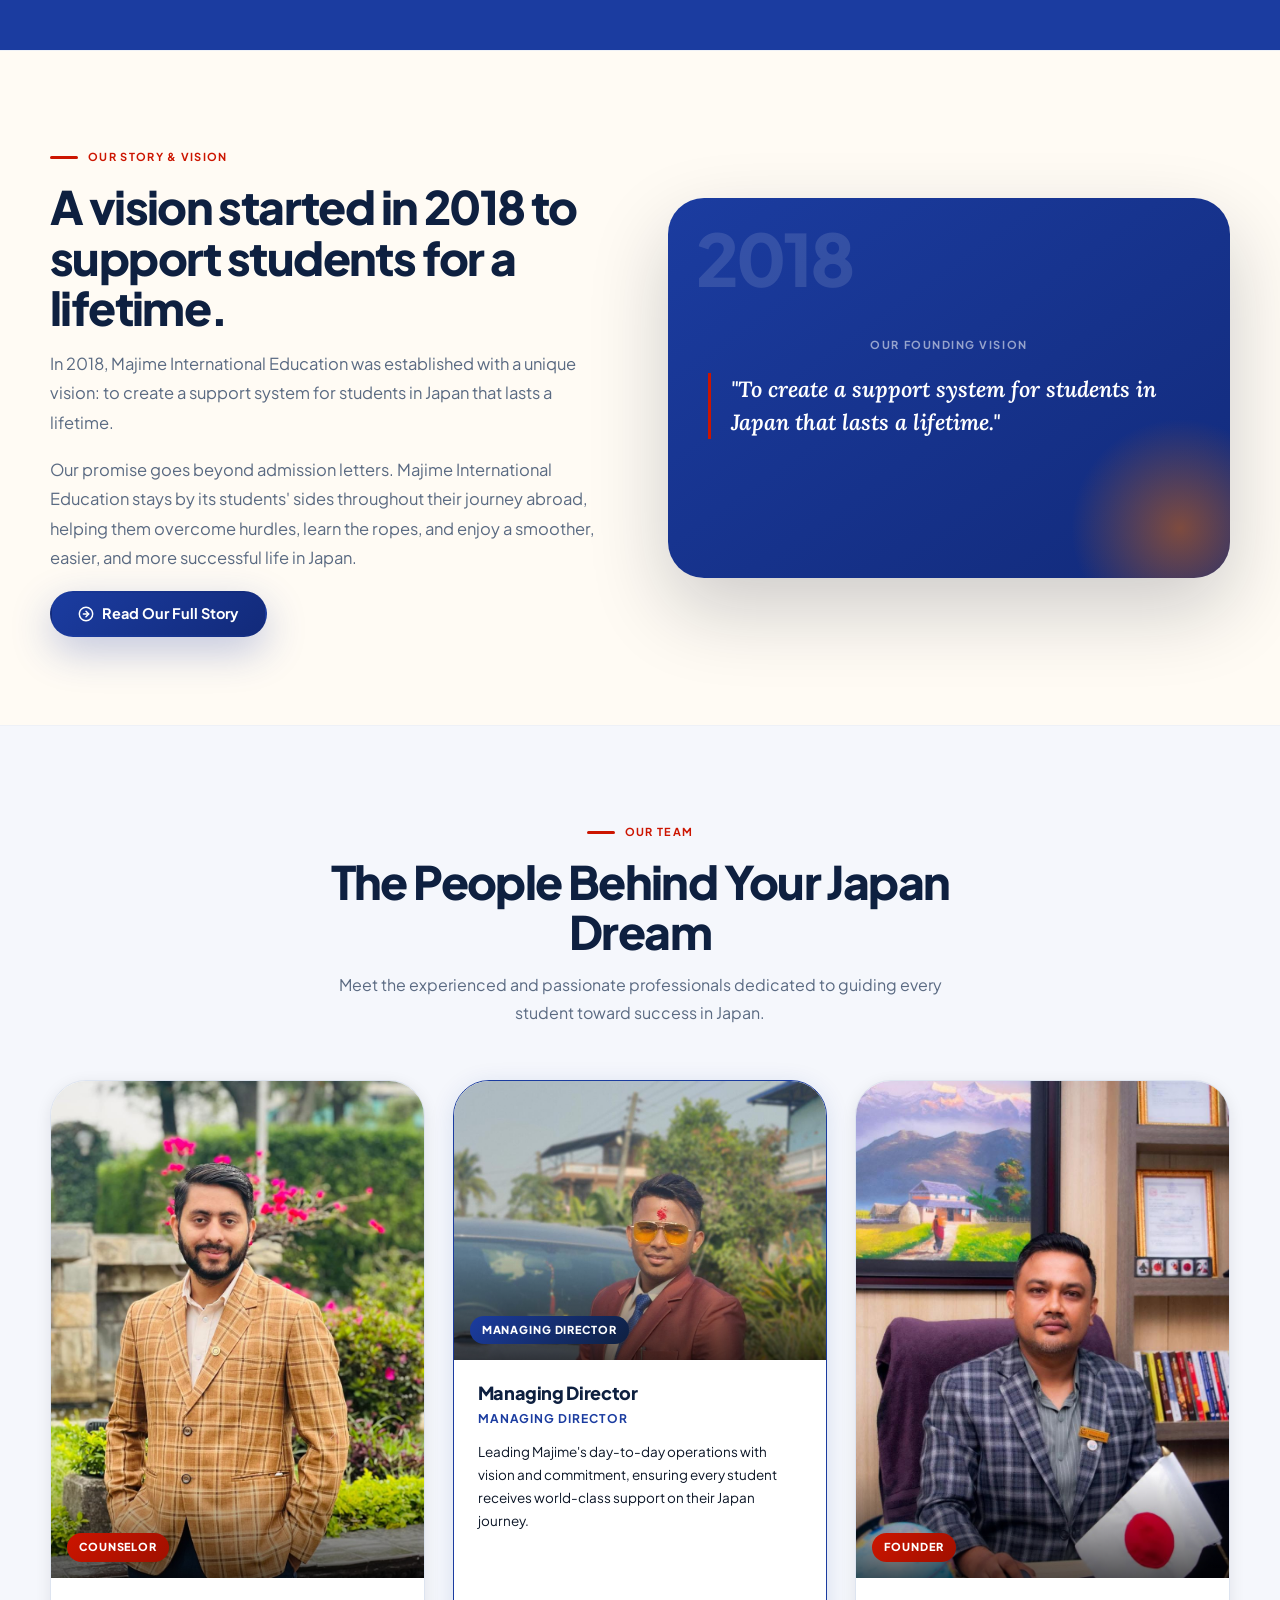
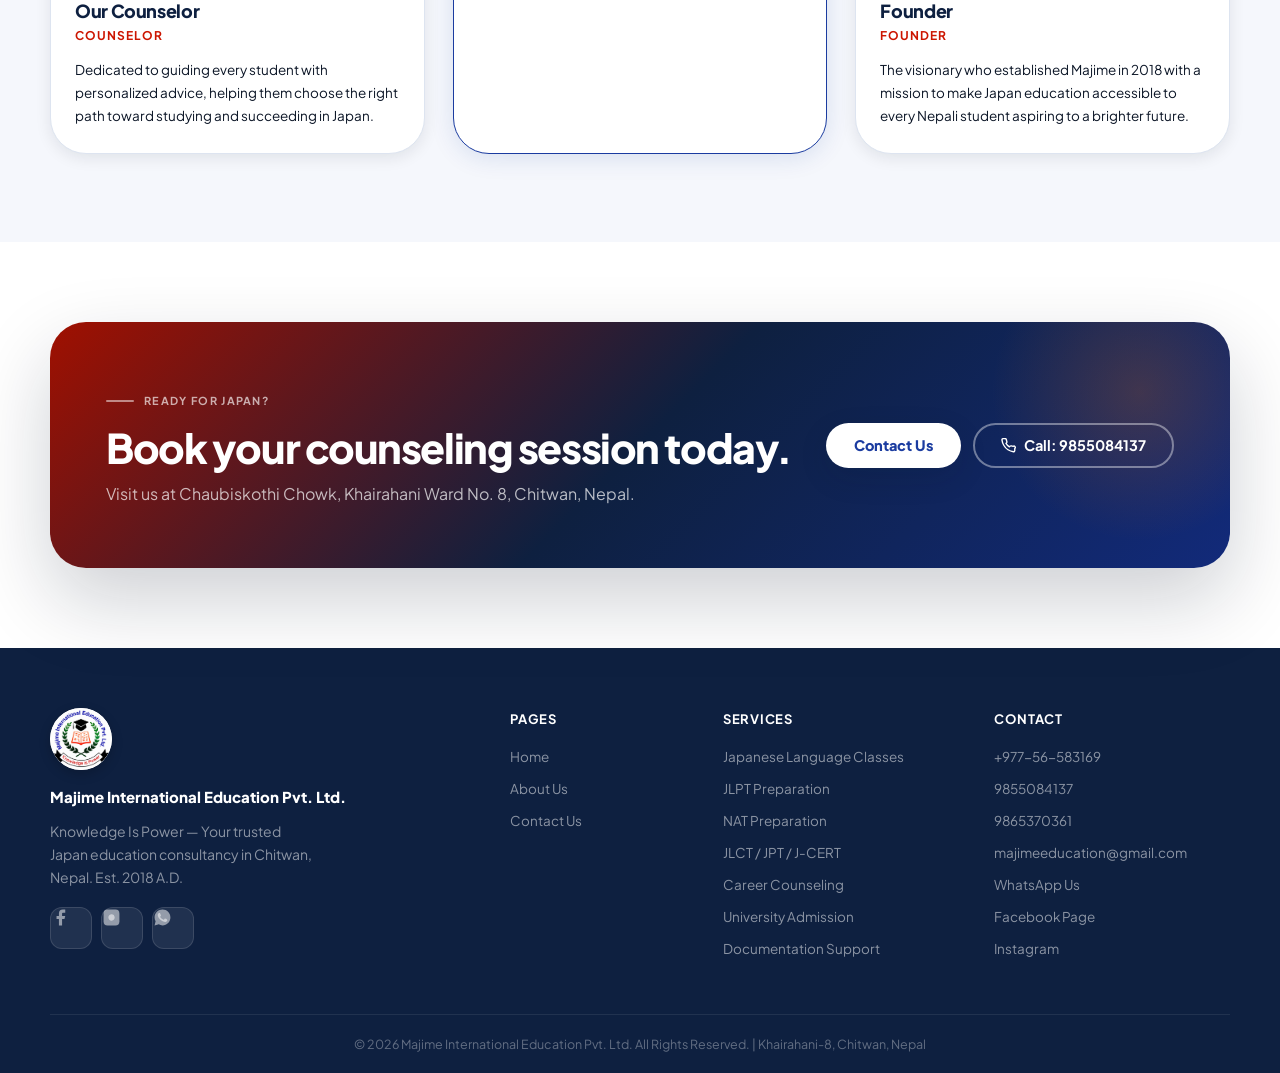
==== commit 7bbe5a0f: "fix: remove co-founders, resize MD photo, update logo to real image" ====
--- a/index.html
+++ b/index.html
@@ -18,7 +18,7 @@
 
     <a href="index.html" class="brand" aria-label="Majime International Education – Home">
       <span class="brand-logo">
-        <img src="assets/logo.svg" alt="Majime International Education Logo" width="54" height="54" />
+        <img src="assets/logo-real.jpeg" alt="Majime International Education Logo" width="54" height="54" style="object-fit:contain;border-radius:50%;" />
       </span>
       <span class="brand-text">
         <strong>Majime</strong>
@@ -298,26 +298,14 @@
       <span class="eyebrow">Our Story &amp; Vision</span>
       <h2 id="founder-preview-heading">A vision started in 2018 to support students for a lifetime.</h2>
       <p>
-        In 2018, co-founders <strong>Kishor Subedi</strong> and <strong>Basanta Parajuli</strong>
-        set out with a unique vision: to create a support system for students in Japan that
-        lasts a lifetime.
+        In 2018, Majime International Education was established with a unique vision: to create
+        a support system for students in Japan that lasts a lifetime.
       </p>
       <p>
-        Their promise goes beyond admission letters. Majime International Education stays by
+        Our promise goes beyond admission letters. Majime International Education stays by
         its students' sides throughout their journey abroad, helping them overcome hurdles,
         learn the ropes, and enjoy a smoother, easier, and more successful life in Japan.
       </p>
-
-      <div class="founders-chips">
-        <div class="founder-chip">
-          <span class="founder-avatar" aria-hidden="true">KS</span>
-          Kishor Subedi — Co-Founder
-        </div>
-        <div class="founder-chip">
-          <span class="founder-avatar" aria-hidden="true">BP</span>
-          Basanta Parajuli — Co-Founder
-        </div>
-      </div>
 
       <a class="btn btn-primary" href="about.html" id="founder-read-more-btn">
         <svg width="16" height="16" viewBox="0 0 24 24" fill="none" stroke="currentColor" stroke-width="2.2" stroke-linecap="round" stroke-linejoin="round"><circle cx="12" cy="12" r="10"/><polyline points="12 8 16 12 12 16"/><line x1="8" y1="12" x2="16" y2="12"/></svg>
@@ -452,7 +440,7 @@
     <!-- Brand -->
     <div class="footer-col">
       <div class="footer-brand-logo">
-        <img src="assets/logo.svg" alt="Majime International Education Logo" width="62" height="62" />
+        <img src="assets/logo-real.jpeg" alt="Majime International Education Logo" width="62" height="62" style="object-fit:contain;border-radius:50%;" />
       </div>
       <strong style="color:#fff;font-size:15px;font-weight:800;display:block;">Majime International Education Pvt. Ltd.</strong>
       <p class="footer-tagline">Knowledge Is Power — Your trusted Japan education consultancy in Chitwan, Nepal. Est. 2018 A.D.</p>
--- a/css/style.css
+++ b/css/style.css
@@ -921,3 +921,9 @@
   .team-card-img { object-position: center 20%; }
 }
 
+/* Managing Director photo — half the normal card height */
+#team-md .team-card-img-wrap {
+  aspect-ratio: 4 / 3;
+}
+
+
